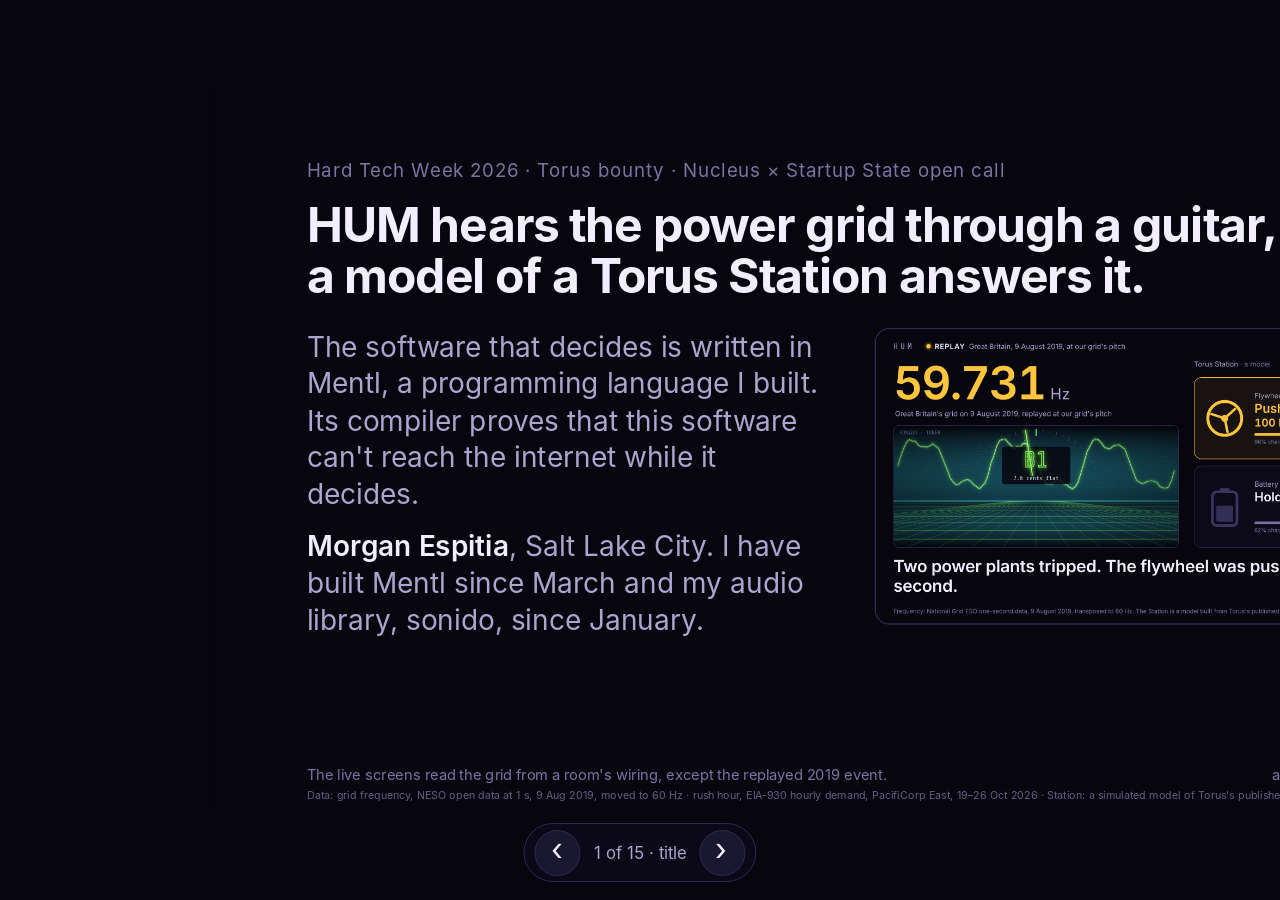
==== index.html @ 92d819d9 "The hosted replay runs the same fifteen-beat show over the bundled recording A viewer steps through " ====
<!doctype html>
<html lang="en">
<head>
<meta charset="utf-8">
<meta name="viewport" content="width=device-width, initial-scale=1">
<title>HUM</title>
<meta name="description" content="The power grid's frequency, heard live through a guitar pickup, and a model of a Torus Station deciding what to do about it.">
<style>
@font-face {
  font-family: "Share Tech Mono";
  src: url("fonts/ShareTechMono.woff2") format("woff2");
  font-display: swap;
}
@font-face { font-family: "Inter"; src: url("fonts/Inter-Regular.woff2") format("woff2"); font-weight: 400; font-display: swap; }
@font-face { font-family: "Inter"; src: url("fonts/Inter-SemiBold.woff2") format("woff2"); font-weight: 600; font-display: swap; }
@font-face { font-family: "Inter"; src: url("fonts/Inter-Bold.woff2") format("woff2"); font-weight: 700; font-display: swap; }
:root {
  --void: #07060E; --panel: #100E21; --panel-hi: #1B1836; --line: #2E2952; --dim: #242042;
  --ink: #F2EEFF; --ink-2: #ABA5CF; --ink-3: #7A74A3;
  --grid: #1C9DB8; --spin: #BC8A24; --pulse: #8E7ADF; --alarm: #E03A6B;
  --mono: "Share Tech Mono", ui-monospace, "DejaVu Sans Mono", monospace;
  --sans: Inter, Cantarell, "Noto Sans", system-ui, sans-serif;
  --halo: 0.35; --stroke: 2;
}
html { font-size: calc(100vw / 120); }   /* 16px at 1920 wide; everything scales with the screen */
* { box-sizing: border-box; }
html, body { margin: 0; height: 100%; background: var(--void); color: var(--ink); overflow: hidden; }
body { font-family: var(--mono); display: grid; grid-template-rows: 3rem 1fr; gap: 1.25rem; padding: 1.25rem 1.5rem 1.5rem; cursor: none; }
body.cursor { cursor: default; }
body.bright { --ink-2: #D9D4F2; --ink-3: #ABA5CF; --line: #4A4480; --halo: 0; --stroke: 3; }
.top { display: flex; align-items: center; justify-content: space-between; gap: 1.5rem; padding: 0 0.25rem; }
.top .name { font-size: 1.5rem; letter-spacing: 0.08em; text-transform: uppercase; }
.top .name small { color: var(--ink-2); text-transform: none; letter-spacing: 0; font-size: 1.25rem; margin-left: 0.5rem; }
.chip { display: inline-flex; align-items: center; gap: 0.6rem; font-size: 1.25rem; color: var(--ink); }
.chip .dot { width: 0.8rem; height: 0.8rem; border-radius: 50%; background: var(--ink); display: inline-block; }
.chip.live .dot { animation: pulse 1s ease-in-out infinite; }
.chip.waiting .dot { background: transparent; border: 2px solid var(--ink-2); }
.chip.replay .dot { background: transparent; border: 2px solid var(--grid); }
.chip.recording .dot { background: var(--spin); }
.chip.reconnecting .dot { background: var(--alarm); animation: pulse 0.5s ease-in-out infinite; }
.chip .label { color: var(--ink-2); }
.chip .clock { color: var(--ink-3); margin-left: 0.5rem; }
@keyframes pulse { 0%, 100% { opacity: 1; } 50% { opacity: 0.25; } }
.buttons { display: flex; gap: 0.75rem; }
button { font-family: var(--mono); font-size: 1.1rem; letter-spacing: 0.06em; text-transform: uppercase; color: var(--ink); background: var(--panel-hi); border: 1px solid var(--line); border-radius: 0.75rem; height: 3rem; padding: 0 1.1rem; cursor: pointer; }
button:hover { border-color: var(--ink-3); }
button.on { border-color: var(--grid); color: var(--grid); }
.grid { display: grid; grid-template-columns: 59.3fr 40.7fr; grid-template-rows: 61fr 39fr; gap: 1.5rem; min-height: 0; }
.panel { background: var(--panel); border: 1px solid var(--line); border-radius: 0.75rem; padding: 1.25rem; display: flex; flex-direction: column; min-height: 0; min-width: 0; position: relative; transition: opacity 0.4s; }
.panel h2 { margin: 0 0 0.5rem; font-size: 1.375rem; font-weight: normal; letter-spacing: 0.08em; text-transform: uppercase; color: var(--ink-2); display: flex; justify-content: space-between; }
.panel h2 .sub { color: var(--ink-3); text-transform: none; letter-spacing: 0; }
.caption { font-family: var(--sans); font-size: 1.25rem; color: var(--ink-2); line-height: 1.35; margin-top: 0.75rem; }
.caption .sim { color: var(--ink-3); }
.foot { font-size: 1.1rem; color: var(--ink-3); letter-spacing: 0.08em; text-transform: uppercase; margin-top: auto; padding-top: 0.5rem; }
canvas { display: block; width: 100%; height: 100%; }
.screen { position: relative; flex: 1; min-height: 0; border-radius: 0.75rem; overflow: hidden; background: var(--void); border: 1px solid var(--line); }
.screen::after { content: ""; position: absolute; inset: 0; pointer-events: none; background: repeating-linear-gradient(0deg, rgba(0,0,0,0.12) 0 1px, transparent 1px 3px), radial-gradient(ellipse at center, transparent 55%, rgba(0,0,0,0.45) 100%); }
body.bright .screen::after { background: none; }
#heartbeat.dark { opacity: 0.4; }
.banner { position: absolute; inset: 0; display: none; align-items: center; justify-content: center; font-size: 3rem; letter-spacing: 0.12em; color: var(--alarm); text-shadow: 0 0 1.5rem rgba(224,58,107,0.5); z-index: 2; }
.banner.show { display: flex; }
/* HEARTBEAT */
.hero { display: flex; align-items: baseline; gap: 1rem; line-height: 1; margin-top: 0.25rem; }
.hero .hz { font-size: 8.75rem; letter-spacing: -0.02em; transition: opacity 0.12s; }
.hero .unit { font-size: 3rem; color: var(--ink-2); }
.hero .note { font-size: 2rem; color: var(--ink-2); margin-left: auto; text-align: right; line-height: 1.2; }
.hero .note b { color: var(--ink); font-weight: normal; font-size: 2.25rem; }
.sub { display: flex; gap: 2.5rem; font-size: 1.5rem; color: var(--ink-2); margin: 0.25rem 0 0.25rem; }
.sub b { color: var(--ink); font-weight: normal; }
.est { display: flex; gap: 2rem; font-size: 1.25rem; color: var(--ink-3); margin-bottom: 0.6rem; }
.est b { color: var(--ink-2); font-weight: normal; }
/* STATION */
.mode { font-size: 2.75rem; letter-spacing: 0.1em; margin: 0.25rem 0 0.5rem; transition: color 0.2s; }
.mode.GRID { color: var(--ink); } .mode.EVENT { color: var(--spin); } .mode.RUSH { color: var(--pulse); } .mode.ISLAND { color: var(--alarm); }
.mode.flash { animation: flash 0.2s ease-out; }
@keyframes flash { 0% { filter: brightness(2); } 100% { filter: brightness(1); } }
.reason { font-family: var(--sans); font-size: 1.75rem; color: var(--ink); line-height: 1.3; margin-top: 0.75rem; min-height: 2.6em; }
.reason::before { content: "“"; color: var(--ink-3); } .reason::after { content: "”"; color: var(--ink-3); }
/* LEDGER */
.tiles { display: grid; grid-template-columns: 1fr 1fr; gap: 1rem 1.5rem; margin-top: 0.5rem; }
.tile .v { font-size: 2.5rem; line-height: 1.1; }
.tile .l { font-size: 1.1rem; color: var(--ink-2); letter-spacing: 0.04em; margin-top: 0.2rem; }
.latency { font-family: var(--sans); font-size: 1.5rem; color: var(--ink); margin-top: 1rem; }
.latency b { font-family: var(--mono); font-weight: normal; }
/* overlays */
.overlay { position: fixed; inset: 0; background: rgba(7,6,14,0.92); display: none; align-items: center; justify-content: center; z-index: 10; }
.overlay.show { display: flex; }
.card { background: var(--panel); border: 1px solid var(--line); border-radius: 0.75rem; padding: 2rem 2.5rem; width: 82vw; max-height: 86vh; overflow: auto; }
.card h2 { margin: 0 0 1.25rem; font-size: 1.75rem; font-weight: normal; letter-spacing: 0.08em; text-transform: uppercase; color: var(--ink-2); display: flex; justify-content: space-between; align-items: baseline; }
.card h2 .tag { font-size: 1.25rem; color: var(--ink); border: 1px solid var(--ink-3); border-radius: 0.5rem; padding: 0.2rem 0.6rem; }
.cols { display: grid; grid-template-columns: 1fr 1fr; gap: 2rem; }
.cols h3 { font-size: 1.5rem; font-weight: normal; letter-spacing: 0.08em; margin: 0 0 1rem; color: var(--ink-2); }
.cols ul { list-style: none; margin: 0; padding: 0; font-family: var(--sans); font-size: 1.6rem; line-height: 1.5; }
.cols li { display: flex; gap: 0.9rem; align-items: baseline; }
.cols li .g { font-family: var(--mono); color: var(--ink); width: 1.5rem; }
.cols li .g.no { color: var(--alarm); }
pre { font-family: var(--mono); font-size: 1.15rem; color: var(--ink-2); white-space: pre-wrap; line-height: 1.45; margin: 1.5rem 0 0; }
pre b { color: var(--ink); font-weight: normal; }
pre .hi { color: var(--alarm); }
.path { display: flex; align-items: center; gap: 1rem; margin: 1.5rem 0; }
.path .node { border: 2px solid var(--alarm); color: var(--ink); border-radius: 0.6rem; padding: 0.6rem 1.2rem; font-size: 1.6rem; }
.path .arrow { color: var(--alarm); font-size: 2rem; }
.path .note { font-family: var(--sans); color: var(--ink-2); font-size: 1.3rem; margin-left: 1rem; }
table { border-collapse: collapse; width: 100%; font-size: 1.1rem; }
th, td { text-align: right; padding: 0.3rem 0.6rem; border-bottom: 1px solid var(--line); color: var(--ink-2); }
th { color: var(--ink-3); font-weight: normal; letter-spacing: 0.06em; }
td.mode { font-size: 1.1rem; letter-spacing: 0; margin: 0; }
.help { position: fixed; left: 1.5rem; bottom: 0.5rem; font-size: 0.95rem; color: var(--ink-3); letter-spacing: 0.06em; opacity: 0.7; }
@media (prefers-reduced-motion: reduce) { .chip .dot, .mode.flash { animation: none; } }
/* THE STAGE: what the room sees. One 1920 by 1080 frame, scaled to the screen.
   A screen taller than it is wide, such as a phone held upright, gets a 1080 by
   1920 frame with the same parts stacked (the .tall rules below).
   Colors are sonido's: green #3DFF9A, amber #FFC53D, violet #A27BFF, red #FF2D55. */
#stage { position: fixed; inset: 0; background: var(--void); z-index: 5; overflow: hidden; font-family: var(--sans); color: var(--ink); }
body.dash #stage { display: none; }
body:not(.dash) .help { display: none; }
#stageInner { position: absolute; left: 0; top: 0; width: 1920px; height: 1080px; transform-origin: 0 0; }
.st-top { position: absolute; left: 64px; right: 64px; top: 34px; height: 56px; display: flex; align-items: center; gap: 44px; }
.st-brand { font-family: var(--mono); font-size: 30px; letter-spacing: 0.32em; color: var(--ink-2); }
.st-chip { display: flex; align-items: center; gap: 14px; font-size: 26px; color: var(--ink-2); }
.st-chip .dot { width: 16px; height: 16px; border-radius: 50%; background: var(--ink-3); flex: none; }
.st-chip b { color: var(--ink); font-weight: 600; letter-spacing: 0.08em; }
.st-chip.live .dot { background: #3DFF9A; box-shadow: 0 0 14px #3DFF9A; animation: pulse 1.2s ease-in-out infinite; }
.st-chip.replay .dot { background: #FFC53D; box-shadow: 0 0 14px #FFC53D; }
.st-chip.cut .dot { background: #FF2D55; box-shadow: 0 0 14px #FF2D55; }
.st-chip.rec .dot { background: transparent; border: 3px solid var(--ink-2); }
.st-step { margin-left: auto; font-size: 28px; font-weight: 600; color: var(--ink); white-space: nowrap; overflow: hidden; text-overflow: ellipsis; min-width: 0; }
.st-step:empty + .st-clock { margin-left: auto; }
.st-clock { font-size: 26px; font-weight: 600; letter-spacing: 0.06em; color: #A27BFF; border: 2px solid #A27BFF; border-radius: 12px; padding: 6px 18px; }
.st-left { position: absolute; left: 64px; top: 112px; width: 1048px; height: 690px; }
.st-hz { font-size: 168px; font-weight: 600; letter-spacing: -0.03em; line-height: 1; font-variant-numeric: tabular-nums; height: 168px; white-space: nowrap; }
.st-hz small { font-size: 56px; font-weight: 400; color: var(--ink-2); margin-left: 18px; letter-spacing: 0; }
.st-hz.off { color: #FFC53D; text-shadow: 0 0 40px rgba(255,197,61,0.55); }
/* The screen's edge glows with what the grid is doing: amber while it falls and the flywheel pushes, violet at rush hour, red when it goes dark. Only opacity animates, so it stays smooth. */
#stage::after { content: ""; position: absolute; inset: 0; pointer-events: none; opacity: 0; transition: opacity .35s; z-index: 6; }
#stage.ev::after { box-shadow: inset 0 0 180px 40px rgba(255,197,61,0.55); opacity: 1; animation: evpulse 0.8s ease-in-out infinite alternate; }
#stage.rushing::after { box-shadow: inset 0 0 160px 30px rgba(162,123,255,0.45); opacity: 1; }
#stage.dark::after { box-shadow: inset 0 0 260px 80px rgba(255,45,85,0.40); opacity: 1; }
#stage.dark .st-left { opacity: 0.45; transition: opacity .4s; }
@keyframes evpulse { from { opacity: 0.45; } to { opacity: 1; } }
#stage.ev .st-hz { animation: jolt 0.09s linear 6; }
@keyframes jolt { 0% { transform: translate(0,0); } 25% { transform: translate(-6px,3px); } 50% { transform: translate(5px,-3px); } 75% { transform: translate(-3px,-2px); } 100% { transform: translate(0,0); } }
#stage.ev .st-tuner { border-color: #FFC53D; }
.st-unit.spin.on, .st-unit.pulse.on { box-shadow: 0 0 60px rgba(255,197,61,0.30); }
.st-unit.pulse.on { box-shadow: 0 0 60px rgba(162,123,255,0.35); }
.st-hz.quiet { color: var(--ink-3); font-size: 120px; line-height: 168px; }
.st-cap { font-size: 26px; color: var(--ink-2); margin: 14px 0 0 6px; }
.st-tuner { position: absolute; left: 0; right: 0; top: 240px; bottom: 0; border-radius: 20px; overflow: hidden; border: 2px solid var(--line); background: var(--void); }
.st-right { position: absolute; left: 1168px; top: 112px; width: 688px; height: 690px; display: flex; flex-direction: column; gap: 24px; }
.st-title { font-size: 26px; color: var(--ink-2); height: 40px; } .st-title span { color: var(--ink-3); }
.st-unit { flex: 1; display: grid; grid-template-columns: 150px 1fr; gap: 34px; align-items: center; padding: 26px 36px; border: 2px solid var(--line); border-radius: 28px; background: #0C0A19; transition: border-color .3s, background .3s; min-height: 0; }
.st-unit svg { width: 150px; height: 150px; color: #3A3560; transition: color .3s; }
.st-unit .name { font-size: 26px; color: var(--ink-2); }
.st-unit .state { font-size: 46px; font-weight: 600; line-height: 1.12; margin: 6px 0 4px; }
.st-unit .kw { font-size: 40px; font-weight: 600; line-height: 1.1; min-height: 44px; margin-bottom: 16px; font-variant-numeric: tabular-nums; }
.st-unit.spin.on .kw { color: #FFC53D; } .st-unit.pulse.on .kw { color: #A27BFF; }
.st-unit .charge { height: 10px; border-radius: 5px; background: #1B1836; overflow: hidden; }
.st-unit .charge i { display: block; height: 100%; width: 0; background: var(--ink-3); transition: width .5s; }
.st-unit .pct { font-size: 20px; color: var(--ink-3); margin-top: 10px; }
.st-unit.spin.on { border-color: #FFC53D; background: rgba(255,197,61,0.07); }
.st-unit.spin.on svg, .st-unit.spin.on .state { color: #FFC53D; } .st-unit.spin.on .charge i { background: #FFC53D; }
.st-unit.spin.on svg .rotor { animation: rotor 0.5s linear infinite; }
.st-unit.pulse.on { border-color: #A27BFF; background: rgba(162,123,255,0.08); }
.st-unit.pulse.on svg, .st-unit.pulse.on .state { color: #A27BFF; } .st-unit.pulse.on .charge i { background: #A27BFF; }
.st-unit svg .rotor { transform-origin: 75px 75px; }
@keyframes rotor { to { transform: rotate(360deg); } }
.st-head { position: absolute; left: 64px; right: 64px; top: 834px; font-size: 62px; font-weight: 600; line-height: 1.16; letter-spacing: -0.01em; }
.st-head.cut { color: #FF6B86; }
/* In the show, the live screen also carries its story in writing, so it reads without the presenter. */
.st-words { position: absolute; left: 64px; right: 64px; top: 834px; }
.st-words .st-head { position: static; }
.st-story { font-size: 30px; line-height: 1.32; color: var(--ink-2); margin-top: 12px; }
.st-story:empty { display: none; }
#stage.timing .st-left, #stage.timing .st-right { height: 652px; }
#stage.timing .st-words { top: 786px; }
#stage.timing .st-head { font-size: 46px; }
#stage.tall .st-words { left: 56px; right: 56px; top: 980px; }
.st-note { position: absolute; left: 64px; right: 64px; bottom: 32px; font-size: 22px; color: var(--ink-3); }
/* Held upright: the number and the tuner on top, then the sentence, then the Station. */
#stage.tall #stageInner { width: 1080px; height: 1920px; }
#stage.tall .st-top { left: 56px; right: 56px; top: 36px; height: auto; flex-wrap: wrap; gap: 18px 36px; }
#stage.tall .st-brand, #stage.tall .st-clock { height: 52px; display: flex; align-items: center; }
#stage.tall .st-chip { order: 3; flex-basis: 100%; font-size: 30px; }
#stage.tall .st-left { left: 56px; top: 176px; width: 968px; height: 770px; }
#stage.tall .st-cap { font-size: 30px; }
#stage.tall .st-head { left: 56px; right: 56px; top: 980px; font-size: 60px; }
#stage.tall .st-right { left: 56px; top: 1214px; width: 968px; height: 600px; gap: 20px; }
#stage.tall .st-unit { grid-template-columns: 132px 1fr; padding: 20px 36px; }
#stage.tall .st-unit svg { width: 132px; height: 132px; }
#stage.tall .st-unit .name { font-size: 30px; }
#stage.tall .st-unit .kw { margin-bottom: 12px; }
#stage.tall .st-unit .pct { font-size: 24px; }
#stage.tall .st-note { left: 56px; right: 56px; bottom: 36px; font-size: 24px; }
/* the plain cards: proven, refused, thank you */
.ov2 { position: fixed; inset: 0; background: rgba(7,6,14,0.95); display: none; align-items: center; justify-content: center; z-index: 10; font-family: var(--sans); }
.ov2.show { display: flex; }
.scard { width: 80vw; border: 0.2vw solid #3DFF9A; border-radius: 2.2vw; padding: 4vw 5vw; background: #0B0A16; }
.scard.no { border-color: #FF2D55; }
.scard.plain { border-color: var(--line); }
.scard .mark { font-size: 4.6vw; font-weight: 700; line-height: 1; color: #3DFF9A; }
.scard.no .mark { color: #FF2D55; }
.scard h1 { font-size: 4.4vw; font-weight: 700; letter-spacing: -0.02em; line-height: 1.06; margin: 1.6vw 0 1.4vw; }
.scard p { font-size: 1.9vw; line-height: 1.38; color: var(--ink-2); margin: 0 0 0.8vw; max-width: 66vw; }
.scard code { display: block; font-family: var(--mono); font-size: 2vw; color: var(--ink); background: #1A0C14; border: 0.15vw solid #FF2D55; border-radius: 1vw; padding: 1.2vw 1.8vw; margin: 1.4vw 0 1.6vw; }
.scard p.src { font-size: 1vw; color: var(--ink-3); margin: 1.6vw 0 0; font-family: var(--mono); }
.scard pre { font-size: 0.9vw; max-height: 22vh; overflow: auto; }
.scard .qrrow { display: flex; gap: 3.4vw; align-items: center; margin-top: 1vw; }
.scard .qr { width: 17vw; height: 17vw; border-radius: 1vw; background: #fff; padding: 0.6vw; }
.scard .url { font-family: var(--mono); color: var(--ink); font-size: 2.4vw; }
/* The presenter's timer and beat count, shown only while a pitch flow is selected (keys 1 and 2). */
.st-timer { position: absolute; right: 64px; bottom: 32px; font-family: var(--mono); font-size: 22px; color: var(--ink-3); display: none; }
#stage.timing .st-note { right: 300px; }
#stage.tall .st-timer { display: none !important; }
/* The hosted replay's tour: a bar over everything, so it stays reachable while a card is up and on a phone. */
.tour { position: fixed; left: 50%; bottom: 2vh; transform: translateX(-50%); display: none; align-items: center; gap: 1vw; padding: 0.6vh 0.8vw 0.6vh 0.8vw; background: rgba(12,10,25,0.94); border: 1px solid var(--line); border-radius: 999px; z-index: 11; font-family: var(--sans); color: var(--ink-2); font-size: clamp(14px, 1.3vw, 24px); white-space: nowrap; }
.tour.show { display: flex; }
.tour button { font: inherit; font-size: clamp(26px, 2.4vw, 42px); line-height: 1; width: clamp(44px, 3.6vw, 64px); height: clamp(44px, 3.6vw, 64px); border-radius: 50%; border: 1px solid var(--line); background: #1A1730; color: var(--ink); cursor: pointer; padding: 0 0 0.2em; }
.tour button:hover { background: #262245; }
#stage.touring .st-note { bottom: 100px; }
#stage.touring.timing .st-left, #stage.touring.timing .st-right { height: 630px; }
#stage.touring.timing .st-words { top: 764px; }
#stage.touring .st-timer { display: none !important; }
#stage.tall.timing .st-words { top: 960px; }
#stage.tall.timing .st-head { font-size: 44px; }
#stage.tall .st-story { font-size: 24px; }
#stage.tall.timing .st-left { height: 770px; }
#stage.tall.timing .st-right { height: 600px; }
.tour.corner { left: auto; right: 1vw; bottom: 1.2vh; transform: none; padding: 0.3vh 0.4vw; gap: 0.4vw; opacity: 0.55; }
.tour.corner:hover { opacity: 1; }
.tour.corner button { width: clamp(34px, 2.4vw, 46px); height: clamp(34px, 2.4vw, 46px); font-size: clamp(22px, 1.7vw, 32px); }
.tour.corner #tourText { display: none; }
#stage.timing .st-timer { right: 200px; }
#stage.timing .st-note { right: 440px; }
#stage.tall.touring .st-note { bottom: 36px; }
/* The Nucleus slides, shown over the stage in a frame; the deck's own script scales them to the window. */
#ovDeck { background: var(--void); }
#ovDeck iframe { position: absolute; inset: 0; width: 100%; height: 100%; border: 0; pointer-events: none; }
</style>
</head>
<body>
<div class="top">
  <div class="name">HUM <small>· the grid, heard</small></div>
  <div class="chip waiting" id="chip"><span class="dot"></span><span id="chipText">WAITING</span><span class="label" id="chipLabel">no signal yet</span><span class="clock" id="clock"></span></div>
  <div class="buttons">
    <button id="btnReplay" title="E">Replay event</button>
    <button id="btnIsland" title="I">Island</button>
    <button id="btnSound" title="S">Sound</button>
  </div>
</div>
<div class="grid">
  <section class="panel" id="heartbeat">
    <h2>Heartbeat <span class="sub" id="harmonic"></span></h2>
    <div class="hero"><span class="hz" id="hz">——.———</span><span class="unit">Hz</span><span class="note" id="note"></span></div>
    <div class="sub"><span id="rocof">listening</span><span id="thd"></span></div>
    <div class="est"><span>crossings <b id="eCross">—</b></span><span>spectrum <b id="eStft">—</b></span></div>
    <div class="screen"><canvas id="cHeart"></canvas><div class="banner" id="banner">GRID DARK · ISLANDED</div></div>
    <div class="caption" id="capHeart">The Western Interconnection, measured from this room's wiring through a guitar pickup.</div>
  </section>
  <section class="panel" id="station">
    <h2>Station <span class="sub">two bands</span></h2>
    <div class="mode GRID" id="mode">GRID</div>
    <div class="screen" style="border:none;background:transparent"><canvas id="cStation"></canvas></div>
    <div class="reason" id="reason">listening</div>
    <div class="caption"><span class="sim" id="stationLabel">Spin, a flywheel, handles fast changes; Pulse, a battery, carries load for hours. Modeled from Torus's published figures: 100 kW of Spin for six minutes, 300 kW of Pulse for four hours. Simulated.</span></div>
    <div class="foot">Spin · Pulse · Lasso</div>
  </section>
  <section class="panel" id="rush">
    <h2>Rush hour <span class="sub">PacifiCorp East · today and tomorrow</span></h2>
    <div class="screen" style="border:none;background:transparent"><canvas id="cRush"></canvas></div>
    <div class="caption" id="capRush">EIA-930 hourly, no key.</div>
  </section>
  <section class="panel" id="ledger">
    <h2>Ledger <span class="sub">since the page opened</span></h2>
    <div class="tiles">
      <div class="tile"><div class="v" id="lEvents">0</div><div class="l">events caught</div></div>
      <div class="tile"><div class="v" id="lMoved">0 kWh</div><div class="l">moved off the rush hour</div></div>
      <div class="tile"><div class="v" id="lSpin">0.00</div><div class="l">Spin cycles spent</div></div>
      <div class="tile"><div class="v" id="lSaved">0.000</div><div class="l">Pulse cycles saved</div></div>
    </div>
    <div class="latency" id="latency">No event yet.</div>
  </section>
</div>

<div class="overlay" id="ovCert"><div class="card">
  <h2>What the program that decides can and cannot do <span class="tag" id="certTag">PROVEN · mentl why</span></h2>
  <div class="cols">
    <div><h3>CAN</h3><ul>
      <li><span class="g">✓</span> act on each reading it is given</li>
      <li><span class="g">✓</span> write a command for Spin and for Pulse</li>
      <li><span class="g">✓</span> keep its own state of charge and timers between readings</li>
    </ul></div>
    <div><h3>CANNOT</h3><ul>
      <li><span class="g no">⊘</span> reach the network while deciding</li>
      <li><span class="g no">⊘</span> touch the filesystem while deciding</li>
      <li><span class="g no">⊘</span> make any call outside the program while deciding: no socket, no file, no clock</li>
      <li><span class="g no">⊘</span> allocate memory while deciding</li>
      <li><span class="g no">⊘</span> stop with an error while deciding</li>
      <li><span class="g no">⊘</span> ask Spin for more than 100 kW, or Pulse for more than 300 kW</li>
      <li><span class="g no">⊘</span> accept a frequency outside 55 to 65 Hz as real</li>
    </ul></div>
  </div>
  <pre id="certWhy">$ mentl why examples/grid/station.mn decide Network
<b>decide never uses Network: nothing in decide, and nothing it calls, performs an operation of Network</b>
$ mentl why examples/grid/station.mn decide WASI
<b>decide never uses WASI: nothing in decide, and nothing it calls, performs an operation of WASI</b></pre>
  <pre id="certRaw" style="display:none"></pre>
  <div class="caption">The compiler proves these through every call the program makes. <code>mentl check</code> finds no claim in this controller that it could not prove. <span class="sim">Press A for the compiler's own words.</span></div>
</div></div>

<div class="overlay" id="ovRefuse"><div class="card">
  <h2>The same program, with one price lookup added inside the decision <span class="tag" style="border-color:var(--alarm);color:var(--alarm)">REFUSED</span></h2>
  <pre id="leakSrc"><b>fn</b> decide(valid, hz: Int, rocof, level, hour, rush, clean) <b>with</b> !Alloc + !Network + !Filesystem + !WASI + !Trap = {
  ...
  <span class="hi">let price = price_m("https://api.eia.gov/v2/electricity/rto/region-data/…")</span>
  let pulse_ask = if rush == 1 { <span class="hi">if price > 50000 { 300000 } else { 200000 }</span> } else { … }
  ...
}</pre>
  <div class="path"><span class="node">decide</span><span class="arrow">→</span><span class="node">price_m</span><span class="arrow">→</span><span class="node">fetch_param</span><span class="arrow">→</span><span class="node">Network</span><span class="note">the path from the decision to the network, one call at a time</span></div>
  <pre id="refuseRaw" style="display:none">E_EffectMismatch: decide uses Network: decide calls `price_m` → price_m calls `fetch_param` → `fetch_param` is an operation of Network.</pre>
  <div class="caption">The compiler refuses to build the program and names the line that broke the rule. The price belongs in the hour's plan, read before the fast decision runs. A lookup inside the decision is the bug. <span class="sim">Press A for the compiler's own words.</span></div>
</div></div>

<div class="overlay" id="ovGate"><div class="card">
  <h2>Code proposed through the gate <span class="tag">mentl mcp</span></h2>
  <pre id="gateRaw">capture pending</pre>
  <div class="caption">An agent that writes control code proposes it here. The gate answers PROVEN, or REFUSED with the line that broke a rule, and refused code is never built.</div>
</div></div>

<div class="overlay" id="ovTable"><div class="card">
  <h2>The last twenty readings and decisions <span class="tag">RAW</span></h2>
  <table id="tbl"><thead><tr><th>time</th><th>hz fast</th><th>hz</th><th>spectrum</th><th>fall Hz/s</th><th>level dB</th><th>h</th><th>rush</th><th>mode</th><th>Spin W</th><th>Pulse W</th><th>Spin</th><th>Pulse</th></tr></thead><tbody></tbody></table>
</div></div>

<div class="overlay" id="ovMesh"><div class="card" style="height:86vh;display:flex;flex-direction:column">
  <h2>Mesh <span class="tag" style="border-color:var(--ink-3);color:var(--ink-3)">SIMULATED</span></h2>
  <div class="screen" style="flex:1"><canvas id="cMesh"></canvas></div>
  <div class="caption">Two Stations that share GPS time can measure the phase <b>angle</b> between them, which tracks the power flowing on the line between them, and an event's wave reaches one Station before the other. FNET has measured this from wall outlets since 2004. <span class="sim">Simulated from the day's shape and the replayed event.</span></div>
</div></div>

<div id="stage"><div id="stageInner">
  <div class="st-top">
    <div class="st-brand">HUM</div>
    <div class="st-chip" id="stChip"><span class="dot"></span><b id="stChipWord">WAITING</b><span id="stChipLabel">for a signal</span></div>
    <div class="st-step" id="stStep"></div>
    <div class="st-clock" id="stClock" style="display:none"></div>
  </div>
  <div class="st-left">
    <div class="st-hz quiet" id="stHz">listening</div>
    <div class="st-cap" id="stHzCap">the frequency of the whole Western grid, read in this room</div>
    <div class="st-tuner"><canvas id="cTuner"></canvas></div>
  </div>
  <div class="st-right">
    <div class="st-title">Torus Station <span>· a model</span></div>
    <div class="st-unit spin" id="stSpin">
      <svg viewBox="0 0 150 150" aria-hidden="true"><circle cx="75" cy="75" r="62" fill="none" stroke="currentColor" stroke-width="11"/><g class="rotor"><circle cx="75" cy="75" r="13" fill="currentColor"/><line x1="75" y1="75" x2="75" y2="24" stroke="currentColor" stroke-width="9" stroke-linecap="round"/><line x1="75" y1="75" x2="119" y2="100" stroke="currentColor" stroke-width="9" stroke-linecap="round"/><line x1="75" y1="75" x2="31" y2="100" stroke="currentColor" stroke-width="9" stroke-linecap="round"/></g></svg>
      <div><div class="name">Flywheel · Spin</div><div class="state">Ready</div><div class="kw"></div><div class="charge"><i></i></div><div class="pct"></div></div>
    </div>
    <div class="st-unit pulse" id="stPulse">
      <svg viewBox="0 0 150 150" aria-hidden="true"><rect x="57" y="6" width="36" height="14" rx="4" fill="currentColor"/><rect x="30" y="20" width="90" height="124" rx="16" fill="none" stroke="currentColor" stroke-width="10"/><rect class="level" x="44" y="34" width="62" height="96" rx="6" fill="currentColor" opacity="0.85"/></svg>
      <div><div class="name">Battery · Pulse</div><div class="state">Holding</div><div class="kw"></div><div class="charge"><i></i></div><div class="pct"></div></div>
    </div>
  </div>
  <div class="st-words"><div class="st-head" id="stHead">Listening for the grid.</div><div class="st-story" id="stStory"></div></div>
  <div class="st-note" id="stNote">The Station is a model built from Torus's published figures. Simulated.</div>
  <div class="st-timer" id="stTimer"></div>
</div></div>

<div class="ov2" id="ovProof"><div class="scard">
  <div class="mark">✓ Proven</div>
  <h1>This software can't reach the internet while it decides.</h1>
  <p>Every decision you just watched was made by software written in Mentl, a language I built. Its compiler checks every function the decision calls, and proves the decision can't reach the internet, a file or the clock, and never allocates memory. The decision itself can't send anything out or take instructions from outside, whatever is added to it later.</p>
  <p class="src">Checked by Mentl's compiler: mentl check examples/grid/station.mn</p>
  <pre id="proofRaw" hidden></pre>
</div></div>

<div class="ov2" id="ovRefused"><div class="scard no">
  <div class="mark">✕ Refused</div>
  <h1>One line broke the rule.</h1>
  <code>let price = price_m("https://api.eia.gov/…")</code>
  <p>Say an AI assistant adds one line to the decision that checks electricity prices online. The decision is marked as never reaching the internet, so the compiler refuses to build the program, and its error names the path the price lookup took.</p>
  <p class="src">The compiler's own output: mentl check examples/grid/station-leak.mn</p>
  <pre id="refusedRaw" hidden></pre>
</div></div>

<div class="ov2" id="ovThanks"><div class="scard plain">
  <h1>Thank you, Torus.</h1>
  <div class="qrrow"><img class="qr" src="pitch/img/qr-hum.png" alt="QR code for ampactor.dev/hum">
    <div><p>Replay this demo on your phone.</p><p class="url">ampactor.dev/hum</p><p>sonofagoose@pm.me<br>github.com/ampactor-labs/hum</p></div>
  </div>
</div></div>

<div class="ov2" id="ovDeck"><iframe id="deckFrame" title="The Nucleus slides"></iframe></div>

<div class="tour" id="tour"><button id="tourPrev" title="The previous step">‹</button><span id="tourText"></span><button id="tourNext" title="The next step">›</button></div>

<div class="help">Space, → or footswitch 1: next · ←  or footswitch 2: back · 0 the title · D stage · H tomorrow's noon · E replay · I island · P proven · R refused · K thank you · A compiler text · G gate · T table · M mesh · S sound · B bright room · 0 reset · Esc close</div>

<script>
(() => {
const $ = id => document.getElementById(id);
const css = n => getComputedStyle(document.documentElement).getPropertyValue(n).trim();
const NOMINAL = 60.0, B1 = 61.7354, DEADBAND = 0.036;
const params = new URLSearchParams(location.search);
const sessionFile = params.get("session");
let state = null, lastGood = 0, lastFetch = 0, connected = false;
let modeShown = "GRID", recent = [], islandOn = false, hourOn = false;
let heroShown = null, heroAt = 0;

// ---------- data: live polling or playback of a recorded session ----------
async function poll() {
  try {
    const r = await fetch("/state.json?ts=" + Date.now(), { cache: "no-store" });
    if (!r.ok) throw new Error(r.status);
    state = await r.json();
    lastGood = performance.now();
    connected = !!state.connected;
  } catch (e) {
    connected = false;
  }
  lastFetch = performance.now();
  onState();
}
async function startLive() {
  // With no director answering, a bundled session plays instead: the hosted copy.
  try {
    const r = await fetch("/state.json?ts=" + Date.now(), { cache: "no-store" });
    if (!r.ok) throw new Error(r.status);
    const s = await r.json();
    // A state older than ten seconds is a file left behind, not a director.
    if (!s.now || !s.now.t || Date.now() / 1000 - s.now.t > 10) throw new Error("stale");
  } catch (e) {
    try {
      const d = await fetch("sessions/default.ndjson", { method: "HEAD", cache: "no-store" });
      if (d.ok) { startPlayback("sessions/default.ndjson"); return; }
    } catch (e2) {}
  }
  poll(); setInterval(poll, 250);
  startShow();
}

async function startPlayback(path) {
  const r = await fetch(path, { cache: "no-store" });
  const lines = (await r.text()).split("\n").filter(l => l.trim());
  const rows = lines.map(l => JSON.parse(l));
  const speed = parseFloat(params.get("speed") || "1");
  // The recording carries each line's measured latency (`ms`) and the learner's reading (`learned`); nothing is assumed.
  const built = { trace_fast: [], trace: [], station_trace: [], ledger: { events: 0, kwh_moved: 0, spin_cycles: 0, pulse_cycles_saved: 0 }, latency_ms: null, learned: {}, pace: null, station: {} };
  try { built.pace = (await (await fetch("data/pace.json", { cache: "no-store" })).json()); } catch (e) {}
  if (built.pace) { built.pace = { today: built.pace.today, tomorrow: built.pace.tomorrow, window: built.pace.window, forecast_source: built.pace.forecast_source, as_of_local: built.pace.as_of_local, demand_today: (built.pace.for_today||{}).demand, forecast_today: (built.pace.for_today||{}).forecast, forecast_tomorrow: (built.pace.for_tomorrow||{}).forecast, shape: built.pace.shape, clean: built.pace.clean_mean, charge_hours: [] }; }
  let i = 0, lastMode = "GRID", t0 = performance.now(), base = rows.length ? rows[0].ear.t : 0, timer = null;
  const label = params.get("label") || (path.endsWith("default.ndjson") ? "a recorded run of the demo" : path.replace(/^.*\//, ""));
  function fresh() {
    lastMode = "GRID";
    built.trace_fast = []; built.trace = []; built.station_trace = []; built.latency_ms = null;
    built.ledger = { events: 0, kwh_moved: 0, spin_cycles: 0, pulse_cycles_saved: 0 };
  }
  // At the end the session starts over, so the hosted copy never stops on a still frame.
  function again() { i = 0; t0 = performance.now(); fresh(); step(); }
  // The tour jumps the recording to a chapter's start, in seconds from its first line. The chapters' moments come from the recording itself: the first line with the clock set, the first of the replay, and the first of the silence.
  const at = pred => { const k = rows.findIndex(pred); return k < 0 ? null : rows[k].ear.t - base; };
  const rushAt = at(r => r.ear.hour_set != null), replayAt = at(r => r.ear.source === "replay"), darkAt = at(r => r.ear.source === "silence");
  chapterAt = { "live": 1.0, "rush hour": rushAt != null ? rushAt + 1.0 : null, "replay": replayAt != null ? replayAt + 2.0 : null, "dark": darkAt != null ? darkAt - 1.0 : null };
  tour = { seek(sec) { clearTimeout(timer); i = Math.max(0, rows.findIndex(r => r.ear.t - base >= sec)); t0 = performance.now() - sec / speed * 1000; fresh(); step(); } };
  $("stage").classList.add("touring", "timing"); $("tour").classList.add("show"); tourGo(0);
  function step() {
    const elapsed = (performance.now() - t0) / 1000 * speed;
    while (i < rows.length && rows[i].ear.t - base <= elapsed) {
      const row = rows[i++];
      const { ear, station } = row;
      const now = Object.assign({}, ear, station || {});
      if (row.learned != null) built.learned = { hz: row.learned };
      if (station) {
        if (station.mode === "EVENT" && lastMode !== "EVENT") { built.ledger.events++; if (row.ms != null) built.latency_ms = row.ms; }
        lastMode = station.mode;
        if (station.pulse_w > 0 && ear.rush) built.ledger.kwh_moved += station.pulse_w * 0.05 / 3600 / 1000;
        if (station.spin_w > 0) { const kwh = station.spin_w * 0.05 / 3600 / 1000; built.ledger.spin_cycles += kwh / 10; built.ledger.pulse_cycles_saved += kwh / 1200; }
      }
      built.trace_fast.push([ear.t, ear.hz_fast]); if (built.trace_fast.length > 1200) built.trace_fast.shift();
      if (i % 10 === 0) { built.trace.push([ear.t, ear.hz]); built.station_trace.push([ear.t, station ? station.spin_w : 0, station ? station.pulse_w : 0, station ? station.mode : "GRID"]); if (built.trace.length > 1200) { built.trace.shift(); built.station_trace.shift(); } }
      state = Object.assign({}, built, { now, playback: true, source: ear.source === "silence" ? "silence" : "recording", source_label: label, connected: true, offset_mhz: ear.offset_mhz || 0, clock: new Date(ear.t * 1000).toLocaleTimeString("en-US", { hour12: false, timeZone: "America/Denver" }) + " MDT" });
      connected = true; lastGood = performance.now();
    }
    onState();
    tourFollow(elapsed);
    timer = setTimeout(i < rows.length ? step : again, i < rows.length ? 50 : 4000);
  }
  step();
}

// ---------- the hosted replay's tour ----------
// With no director, the page plays the bundled recording and a viewer steps
// through the same show the presenter gives, with the arrows on screen or on
// the keyboard. A live screen's beat jumps the recording to its moment, and
// while the recording plays on, the counter follows it from one live screen
// to the next. The slides and cards stay until the viewer moves on.
let tour = null, chapter = 0, chapterAt = {};
// What a live screen says when it is a recording, not this room.
const recorded = {
  "live": ["The grid's note: in this recording, a synthesized stand-in",
    "In the room, a guitar pickup rests on a power adapter, which hums at the grid's frequency, and sonido measures it. This recording uses a synthesized 60 Hz hum in its place. At 60 Hz the tuner reads the note B, in tune. If the grid ran short of power, the number would fall."],
};
function tourShow(n) { $("tourText").textContent = (n + 1) + " of " + show.length + " · " + show[n][0]; }
function tourText(n) {
  const [name, , line, , story] = show[n], r = recorded[name] || [line, story];
  $("stStep").textContent = r[0] || ""; $("stStory").textContent = r[1] || "";
}
function tourGo(n) {
  if (!tour) return;
  chapter = (n + show.length) % show.length;
  const [name, view] = show[chapter];
  closeAll();
  if (typeof view === "number") slide(view); else if (view) showCard(view); else if (chapterAt[name] != null) tour.seek(chapterAt[name]);
  tourText(chapter); tourShow(chapter);
}
function tourFollow(elapsed) {
  if (show[chapter][1] != null) return;
  // When the recording starts over, the counter returns to the first live screen.
  let n = show.findIndex(b => b[0] === "live");
  show.forEach((b, k) => { const at = chapterAt[b[0]]; if (b[1] == null && at != null && elapsed >= at) n = k; });
  if (n !== chapter) { chapter = n; tourText(n); tourShow(n); }
}
$("tourPrev").onclick = () => tour ? tourGo(chapter - 1) : runBeat(beat - 1); $("tourNext").onclick = () => tour ? tourGo(chapter + 1) : runBeat(beat + 1);

// ---------- the chip ----------
function setChip(kind, text, label) {
  const chip = $("chip"); chip.className = "chip " + kind; $("chipText").textContent = text; $("chipLabel").textContent = label || "";
}
function updateChip() {
  if (!state) { setChip("waiting", "WAITING", "no signal yet"); return; }
  if (!connected && performance.now() - lastGood > 1500) { setChip("reconnecting", "RECONNECTING", state.source_label || ""); return; }
  const s = state.source;
  const map = { live: ["live", "● LIVE"], pedal: ["live", "● PEDAL"], wav: ["recording", "▶ RECORDING"], recording: ["recording", "▶ RECORDING"], replay: ["replay", "⟲ REPLAY"], silence: ["waiting", "○ SILENCE"], sample: ["replay", "⟲ SAMPLE"] };
  const [kind, text] = map[s] || ["waiting", "○ " + s];
  if (state.now && state.now.hz == null && s !== "silence") { setChip("waiting", "○ WAITING", "no hum yet · " + (state.source_label || "")); return; }
  setChip(kind, text.replace(/^[●▶⟲○] /, ""), state.source_label || "");
  const hs = state.now && state.now.hour_set;
  $("clock").textContent = hs != null ? hhmm(hs) + " MDT tomorrow · clock set" : (state.clock || "");
}

// ---------- numbers ----------
function fmt(v, d) { return v == null ? "—" : Number(v).toFixed(d); }
// The grid as a note: the nearest equal-tempered pitch and the cents from it.
// Sixty hertz sits 49 cents under B1; the 2019 event falls to A♯1.
const NAMES = ["C", "C♯", "D", "D♯", "E", "F", "F♯", "G", "G♯", "A", "A♯", "B"];
function noteOf(hz) {
  const n = Math.round(12 * Math.log2(hz / 440));
  const ref = 440 * Math.pow(2, n / 12);
  const idx = ((n + 9) % 12 + 12) % 12, octave = Math.floor((n + 9) / 12) + 4;
  return { name: NAMES[idx] + octave, cents: 1200 * Math.log2(hz / ref) };
}
function onState() {
  updateChip();
  if (!state) return;
  const n = state.now || {};
  const hz = n.hz;
  const t = performance.now();
  if (hz != null && (heroShown == null || Math.abs(hz - heroShown) > 0.0004) && t - heroAt > 950) {
    const el = $("hz"); el.style.opacity = 0.55; setTimeout(() => { el.textContent = hz.toFixed(3); el.style.opacity = 1; }, 60);
    heroShown = hz; heroAt = t;
    const nt = noteOf(hz); $("note").innerHTML = "<b>" + nt.name + "</b> " + (nt.cents >= 0 ? "+" : "−") + Math.abs(nt.cents).toFixed(1) + " ¢<br><span style='font-size:1.1rem'>the grid as a note</span>";
  }
  if (hz == null) { $("hz").style.opacity = 0.3; $("note").innerHTML = ""; heroShown = null; if (!$("hz").textContent.match(/\d/)) $("hz").textContent = "· · ·"; } else $("hz").style.opacity = 1;
  const r = n.rocof;
  if (r == null) $("rocof").textContent = n.hz == null && state.source === "silence" ? "the hum is gone" : "listening";
  else { const a = Math.abs(r); $("rocof").innerHTML = (a < 0.002 ? "→ steady" : (r < 0 ? "↓ falling at " : "↑ rising at ") + "<b>" + a.toFixed(3) + "</b> Hz/s"); }
  $("thd").innerHTML = n.thd == null ? "" : "wave <b>" + Number(n.thd).toFixed(1) + "%</b> distorted";
  $("eCross").textContent = fmt(n.hz, 3); $("eStft").textContent = fmt(n.hz_stft, 3);
  $("harmonic").textContent = hz != null && n.harmonic ? (n.harmonic === 1 ? "on the fundamental" : "on harmonic " + n.harmonic) : "";
  const off = state.offset_mhz;
  $("capHeart").innerHTML = "The Western Interconnection, measured from this room's wiring through a guitar pickup." + (off != null && state.source === "live" ? " Clock offset " + (off >= 0 ? "+" : "−") + Math.abs(off).toFixed(1) + " mHz, calibrated against the grid's long-run mean." : "");
  // mode
  const mode = n.mode || "GRID";
  const m = $("mode");
  if (mode !== modeShown) { m.className = "mode " + mode + " flash"; setTimeout(() => m.classList.remove("flash"), 220); modeShown = mode; }
  m.textContent = mode === "ISLAND" ? "ISLAND" : mode === "EVENT" ? "EVENT · Spin" : mode === "RUSH" ? "RUSH HOUR · Pulse" : "GRID";
  m.className = "mode " + mode + (m.classList.contains("flash") ? " flash" : "");
  $("reason").textContent = n.reason || "listening";
  $("heartbeat").classList.toggle("dark", mode === "ISLAND");
  $("banner").classList.toggle("show", mode === "ISLAND");
  if (state.station && state.station.label) $("stationLabel").textContent = state.station.label;
  // ledger
  const L = state.ledger || {};
  $("lEvents").textContent = L.events || 0;
  $("lMoved").textContent = (L.kwh_moved || 0).toFixed(L.kwh_moved >= 10 ? 0 : 1) + " kWh";
  $("lSpin").textContent = (L.spin_cycles || 0).toFixed(2);
  $("lSaved").textContent = (L.pulse_cycles_saved || 0).toFixed(3);
  $("latency").innerHTML = state.latency_ms != null ? "Last event: decided <b>" + (state.latency_ms < 1 ? "under 1" : state.latency_ms) + " ms</b> after its reading arrived." : "No event yet.";
  // rush caption
  const p = state.pace || {};
  const src = p.forecast_source === "eia-day-ahead-tomorrow" ? "tomorrow's day-ahead forecast" : p.forecast_source === "eia-day-ahead-today" ? "today's day-ahead forecast" : "the seven-day shape (no forecast filed yet)";
  $("capRush").innerHTML = "EIA-930 hourly, no key" + (p.as_of_local ? ", reported through " + p.as_of_local : "") + ". The rush hour is " + (p.window ? hourLabel(p.window[0]) + " to " + hourLabel(p.window[1]) : "—") + ", from " + src + ". The strip is the hour's clean share; Pulse charges in the hours marked under it.";
  // table ring
  recent.push(n); if (recent.length > 20) recent.shift();
  sound.update(n, state);
  stageUpdate();
}
function hhmm(h) { const hh = Math.floor(h), mm = Math.round((h - hh) * 60); return String(hh).padStart(2, "0") + ":" + String(mm).padStart(2, "0"); }
function hourLabel(h) { h = ((h % 24) + 24) % 24; const ap = h < 12 ? "am" : "pm"; const hh = h % 12 === 0 ? 12 : h % 12; return hh + " " + ap; }

// ---------- canvases ----------
function setup(c) {
  const dpr = window.devicePixelRatio || 1;
  const w = c.clientWidth, h = c.clientHeight;
  if (c.width !== Math.round(w * dpr) || c.height !== Math.round(h * dpr)) { c.width = Math.round(w * dpr); c.height = Math.round(h * dpr); }
  const g = c.getContext("2d"); g.setTransform(dpr, 0, 0, dpr, 0, 0); return [g, w, h];
}
const rem = () => parseFloat(getComputedStyle(document.documentElement).fontSize);
function rgba(hex, a) { const n = parseInt(hex.slice(1), 16); return `rgba(${(n >> 16) & 255},${(n >> 8) & 255},${n & 255},${a})`; }

function drawHeart() {
  const [g, w, h] = setup($("cHeart"));
  const ink = css("--ink"), grid = css("--grid"), line = css("--line"), dim = css("--dim"), ink3 = css("--ink-3");
  g.clearRect(0, 0, w, h);
  // the floor: a faint perspective grid in the lower third, the cabinet's horizon
  const horizon = h * 0.62;
  g.strokeStyle = rgba(line, 0.5); g.lineWidth = 1;
  for (let i = 0; i <= 8; i++) { const y = horizon + (h - horizon) * Math.pow(i / 8, 1.6); g.beginPath(); g.moveTo(0, y); g.lineTo(w, y); g.stroke(); }
  for (let i = -6; i <= 6; i++) { g.beginPath(); g.moveTo(w / 2 + i * w / 12, horizon); g.lineTo(w / 2 + i * w / 2.2, h); g.stroke(); }
  const pad = { l: rem() * 4.5, r: rem() * 1.5, t: rem() * 1, b: rem() * 2 };
  const tr = (state && state.trace) || [];
  const tnow = state && state.now && state.now.t ? state.now.t + (performance.now() - lastGood) / 1000 : Date.now() / 1000;
  const span = 600, x0 = tnow - span;
  const vals = tr.filter(p => p[1] != null).map(p => p[1]);
  const maxdev = vals.length ? Math.max(0.08, 1.2 * Math.max(...vals.map(v => Math.abs(v - NOMINAL)))) : 0.08;
  const yOf = v => pad.t + (h - pad.t - pad.b) * (1 - (v - (NOMINAL - maxdev)) / (2 * maxdev));
  const xOf = t => pad.l + (w - pad.l - pad.r) * (t - x0) / span;
  // the deadband
  g.fillStyle = rgba(dim, 0.9); g.fillRect(pad.l, yOf(NOMINAL + DEADBAND), w - pad.l - pad.r, yOf(NOMINAL - DEADBAND) - yOf(NOMINAL + DEADBAND));
  g.strokeStyle = rgba(grid, 0.6); g.lineWidth = 1;
  [NOMINAL + DEADBAND, NOMINAL - DEADBAND].forEach(v => { g.beginPath(); g.moveTo(pad.l, yOf(v)); g.lineTo(w - pad.r, yOf(v)); g.stroke(); });
  // axis labels
  g.fillStyle = ink3; g.font = `${rem() * 0.95}px ${css("--mono")}`; g.textAlign = "right"; g.textBaseline = "middle";
  const step = maxdev > 0.5 ? 0.5 : maxdev > 0.2 ? 0.1 : 0.05;
  for (let v = Math.ceil((NOMINAL - maxdev) / step) * step; v <= NOMINAL + maxdev + 1e-9; v += step) { const y = yOf(v); if (y < pad.t || y > h - pad.b) continue; g.fillText(v.toFixed(2), pad.l - rem() * 0.5, y); g.strokeStyle = rgba(line, 0.9); g.beginPath(); g.moveTo(pad.l, y); g.lineTo(w - pad.r, y); g.stroke(); }
  g.textAlign = "center"; g.textBaseline = "top";
  [600, 450, 300, 150, 0].forEach(s => { g.fillText(s === 0 ? "now" : "−" + (s / 60) + " min", xOf(tnow - s), h - pad.b + rem() * 0.4); });
  g.fillStyle = ink3; g.textAlign = "left"; g.fillText("±36 mHz: the band where nothing needs to happen", pad.l + rem() * 0.5, yOf(NOMINAL + DEADBAND) - rem() * 1.3);
  // the lit trace
  const pts = tr.filter(p => p[1] != null && p[0] >= x0).map(p => [xOf(p[0]), yOf(p[1])]);
  if (pts.length > 1) {
    const halo = parseFloat(css("--halo")), stroke = parseFloat(css("--stroke"));
    const path = () => { g.beginPath(); pts.forEach((p, i) => i ? g.lineTo(p[0], p[1]) : g.moveTo(p[0], p[1])); };
    if (halo > 0) { g.strokeStyle = rgba(grid, halo); g.lineWidth = 7; g.lineJoin = "round"; g.lineCap = "round"; path(); g.stroke(); }
    g.strokeStyle = ink; g.lineWidth = stroke; path(); g.stroke();
    const last = pts[pts.length - 1];
    g.fillStyle = css("--panel"); g.beginPath(); g.arc(last[0], last[1], 6, 0, Math.PI * 2); g.fill();
    g.fillStyle = ink; g.beginPath(); g.arc(last[0], last[1], 4, 0, Math.PI * 2); g.fill();
  } else if (!state || !(state.now && state.now.hz != null)) {
    g.strokeStyle = rgba(dim, 1); g.lineWidth = 2; g.beginPath(); g.moveTo(pad.l, yOf(NOMINAL)); g.lineTo(w - pad.r, yOf(NOMINAL)); g.stroke();
    g.fillStyle = ink3; g.textAlign = "center"; g.font = `${rem() * 1.2}px ${css("--sans")}`; g.fillText("waiting for the hum", (pad.l + w - pad.r) / 2, yOf(NOMINAL) - rem() * 2);
  }
}

let ringAngle = 0, lastFrame = performance.now();
function drawStation() {
  const [g, w, h] = setup($("cStation"));
  const n = (state && state.now) || {}, S = Object.assign({ spin_w: 100000, spin_wh: 10000, pulse_w: 300000, pulse_wh: 1200000 }, (state && state.station) || {});
  const ink = css("--ink"), ink2 = css("--ink-2"), ink3 = css("--ink-3"), grid = css("--grid"), spin = css("--spin"), pulse = css("--pulse"), line = css("--line"), hi = css("--panel-hi"), alarm = css("--alarm");
  g.clearRect(0, 0, w, h);
  const mono = `${rem() * 1.05}px ${css("--mono")}`, monoBig = `${rem() * 1.35}px ${css("--mono")}`;
  const island = n.mode === "ISLAND";
  const spinW = n.spin_w || 0, pulseW = n.pulse_w || 0;
  const spinSoc = (n.spin_soc_m != null ? n.spin_soc_m : 940) / 1000, pulseSoc = (n.pulse_soc_m != null ? n.pulse_soc_m : 620) / 1000;
  const midY = h * 0.46;
  const small = `${rem() * 0.95}px ${css("--mono")}`;
  // the grid wire, the station box, the building
  g.strokeStyle = island ? rgba(alarm, 0.5) : grid; g.lineWidth = 3; g.setLineDash(island ? [6, 8] : []);
  g.beginPath(); g.moveTo(0, midY); g.lineTo(w * 0.17, midY); g.stroke(); g.setLineDash([]);
  g.fillStyle = ink2; g.font = mono; g.textAlign = "left"; g.textBaseline = "bottom"; g.fillText(island ? "grid dark" : "grid", rem() * 0.3, midY - rem() * 0.5);
  const boxX = w * 0.19, boxW = w * 0.56, boxY = h * 0.04, boxH = h * 0.92, cx = boxX + boxW / 2;
  g.strokeStyle = line; g.lineWidth = 1; g.fillStyle = rgba(hi, 0.5);
  g.beginPath(); g.roundRect(boxX, boxY, boxW, boxH, 10); g.fill(); g.stroke();
  g.fillStyle = ink3; g.font = small; g.textAlign = "center"; g.textBaseline = "top"; g.fillText("TORUS STATION", cx, boxY + rem() * 0.35);
  // Spin: the ring, spinning with its charge
  const dt = (performance.now() - lastFrame) / 1000; lastFrame = performance.now();
  const reduce = window.matchMedia("(prefers-reduced-motion: reduce)").matches;
  if (!reduce) ringAngle += dt * (0.6 + 2.4 * spinSoc) * (island || n.mode === "EVENT" ? 1.6 : 1);
  const r1 = Math.min(boxW * 0.135, boxH * 0.22), sx = boxX + boxW * 0.21, sy = boxY + boxH * 0.42;
  g.strokeStyle = rgba(spin, 0.3); g.lineWidth = 6; g.beginPath(); g.arc(sx, sy, r1, 0, Math.PI * 2); g.stroke();
  g.strokeStyle = spin; g.lineWidth = 6; g.setLineDash([r1 * 0.9, r1 * 0.5]); g.lineDashOffset = -ringAngle * r1; g.beginPath(); g.arc(sx, sy, r1, 0, Math.PI * 2 * spinSoc); g.stroke(); g.setLineDash([]);
  g.fillStyle = ink; g.font = monoBig; g.textAlign = "center"; g.textBaseline = "middle"; g.fillText((Math.abs(spinW) / 1000).toFixed(0) + " kW", sx, sy - rem() * 0.1);
  g.fillStyle = ink2; g.font = small; g.fillText(spinW < 0 ? "charging" : spinW > 0 ? "discharging" : "idle", sx, sy + rem() * 1.3);
  g.fillStyle = ink; g.font = mono; g.textBaseline = "top"; g.fillText("SPIN", sx, sy + r1 + rem() * 0.5);
  g.fillStyle = ink2; g.font = small; g.fillText("the milliseconds", sx, sy + r1 + rem() * 1.75);
  g.fillStyle = ink3; g.fillText((spinSoc * S.spin_wh / S.spin_w * 3600).toFixed(0) + " s at " + (S.spin_w / 1000) + " kW", sx, sy + r1 + rem() * 2.85);
  // Pulse: the tank, filled with its charge
  const px = boxX + boxW * 0.8, pw = r1 * 1.2, ph = r1 * 2.0, py = sy - ph / 2;
  g.strokeStyle = pulse; g.lineWidth = 2; g.fillStyle = rgba(pulse, 0.12); g.beginPath(); g.roundRect(px - pw / 2, py, pw, ph, 6); g.fill(); g.stroke();
  g.fillStyle = rgba(pulse, 0.55); g.fillRect(px - pw / 2 + 3, py + 3 + (ph - 6) * (1 - pulseSoc), pw - 6, (ph - 6) * pulseSoc);
  g.fillStyle = ink; g.font = monoBig; g.textAlign = "center"; g.textBaseline = "middle"; g.fillText((Math.abs(pulseW) / 1000).toFixed(0) + " kW", px, sy - rem() * 0.1);
  g.fillStyle = ink2; g.font = small; g.fillText(pulseW < 0 ? "charging" : pulseW > 0 ? "discharging" : "idle", px, sy + rem() * 1.3);
  g.fillStyle = ink; g.font = mono; g.textBaseline = "top"; g.fillText("PULSE", px, py + ph + rem() * 0.5);
  g.fillStyle = ink2; g.font = small; g.fillText("the hours", px, py + ph + rem() * 1.75);
  g.fillStyle = ink3; g.fillText((pulseSoc * S.pulse_wh / S.pulse_w).toFixed(1) + " h at " + (S.pulse_w / 1000) + " kW", px, py + ph + rem() * 2.85);
  // the building and the flow arrows
  const bx = w * 0.79, bw = w * 0.2;
  g.strokeStyle = line; g.fillStyle = rgba(hi, 0.8); g.beginPath(); g.roundRect(bx, midY - h * 0.16, bw, h * 0.32, 6); g.fill(); g.stroke();
  g.fillStyle = ink2; g.font = mono; g.textAlign = "center"; g.textBaseline = "middle"; g.fillText("building", bx + bw / 2, midY - rem() * 0.6);
  g.fillStyle = ink3; g.font = small; g.fillText(island ? "on the station" : "on the grid", bx + bw / 2, midY + rem() * 0.8);
  // The reflex as a compressor on pitch: deviation in, Spin out. The deadband
  // is the threshold, the droop the ratio, 100 kW the ceiling; the live point
  // rides the curve.
  const cw = boxW * 0.17, ch = boxH * 0.3, cx0 = cx - cw / 2, cy0 = boxY + boxH * 0.23;
  const devX = d => cx0 + cw * (0.5 + Math.max(-1, Math.min(1, d / 0.3)) / 2);
  const kwY = k => cy0 + ch * (0.5 - Math.max(-1, Math.min(1, k / 100000)) / 2);
  g.fillStyle = rgba(css("--dim"), 1); g.fillRect(devX(-DEADBAND), cy0, devX(DEADBAND) - devX(-DEADBAND), ch);
  g.strokeStyle = rgba(line, 1); g.lineWidth = 1;
  g.beginPath(); g.moveTo(cx0, kwY(0)); g.lineTo(cx0 + cw, kwY(0)); g.moveTo(devX(0), cy0); g.lineTo(devX(0), cy0 + ch); g.stroke();
  g.strokeStyle = spin; g.lineWidth = 2; g.lineJoin = "round"; g.beginPath();
  [[-0.3, 100000], [-0.236, 100000], [-DEADBAND, 0], [DEADBAND, 0], [0.236, -100000], [0.3, -100000]].forEach((p, i) => i ? g.lineTo(devX(p[0]), kwY(p[1])) : g.moveTo(devX(p[0]), kwY(p[1])));
  g.stroke();
  const devNow = n.hz_fast != null ? n.hz_fast - NOMINAL : null;
  if (devNow != null && !island) { g.fillStyle = css("--panel"); g.beginPath(); g.arc(devX(devNow), kwY(spinW), 6, 0, Math.PI * 2); g.fill(); g.fillStyle = n.mode === "EVENT" ? spin : ink; g.beginPath(); g.arc(devX(devNow), kwY(spinW), 4, 0, Math.PI * 2); g.fill(); }
  g.fillStyle = ink3; g.font = small; g.textAlign = "left"; g.textBaseline = "top"; g.fillText("+100 kW", cx0 + 3, cy0 + 2);
  g.textBaseline = "bottom"; g.fillText("−100", cx0 + 3, cy0 + ch - 2);
  g.textAlign = "center"; g.textBaseline = "top";
  g.fillText("the reflex", cx, cy0 + ch + rem() * 0.35);
  g.fillText("±300 mHz → Spin", cx, cy0 + ch + rem() * 1.45);
  const total = spinW + pulseW;
  const arrow = (x1, x2, y, width, color) => { if (width < 1) return; g.strokeStyle = color; g.lineWidth = width; g.beginPath(); g.moveTo(x1, y); g.lineTo(x2 - 10, y); g.stroke(); g.fillStyle = color; g.beginPath(); g.moveTo(x2, y); g.lineTo(x2 - 12, y - 7); g.lineTo(x2 - 12, y + 7); g.fill(); };
  if (total > 0) arrow(boxX + boxW, bx, midY, Math.min(12, 2 + total / 30000), total === spinW ? spin : pulse);
  if (total < 0) arrow(bx, boxX + boxW, midY, Math.min(12, 2 - total / 30000), grid);
}

function drawRush() {
  const [g, w, h] = setup($("cRush"));
  const p = (state && state.pace) || {};
  const ink = css("--ink"), ink2 = css("--ink-2"), ink3 = css("--ink-3"), grid = css("--grid"), dim = css("--dim"), line = css("--line"), pulse = css("--pulse");
  g.clearRect(0, 0, w, h);
  const pad = { l: rem() * 3.6, r: rem() * 1, t: rem() * 0.8, b: rem() * 3.4 };
  const stripH = rem() * 0.9;
  const plotB = h - pad.b;
  const demand = p.demand_today || [], fT = p.forecast_today || [], fTm = p.forecast_tomorrow || [], shape = p.shape || [];
  const series48 = (a, b) => { const out = []; for (let i = 0; i < 48; i++) { const v = i < 24 ? a[i] : b[i - 24]; out.push(v == null ? null : v); } return out; };
  const fore = series48(fT.some(v => v != null) ? fT : shape, fTm.some(v => v != null) ? fTm : shape);
  const dem = series48(demand, []);
  const all = [...fore, ...dem].filter(v => v != null);
  if (!all.length) { g.fillStyle = ink3; g.font = `${rem() * 1.2}px ${css("--sans")}`; g.textAlign = "center"; g.fillText("no hours loaded", w / 2, h / 2); return; }
  const lo = Math.min(...all) * 0.9, hi = Math.max(...all) * 1.05;
  const xOf = i => pad.l + (w - pad.l - pad.r) * i / 48;
  const yOf = v => pad.t + (plotB - pad.t) * (1 - (v - lo) / (hi - lo));
  // the window, today and tomorrow
  const win = p.window || [17, 21];
  g.fillStyle = rgba(dim, 1);
  [0, 24].forEach(d => g.fillRect(xOf(d + win[0]), pad.t, xOf(d + win[1]) - xOf(d + win[0]), plotB - pad.t));
  g.fillStyle = ink3; g.font = `${rem() * 0.95}px ${css("--mono")}`; g.textAlign = "center"; g.textBaseline = "top";
  [0, 24].forEach(d => g.fillText("rush hour", xOf(d + (win[0] + win[1]) / 2), pad.t + rem() * 0.2));
  // gridlines and axes
  g.strokeStyle = rgba(line, 0.9); g.lineWidth = 1; g.fillStyle = ink3; g.textAlign = "right"; g.textBaseline = "middle";
  const stepV = (hi - lo) > 3000 ? 1000 : 500;
  for (let v = Math.ceil(lo / stepV) * stepV; v <= hi; v += stepV) { g.beginPath(); g.moveTo(pad.l, yOf(v)); g.lineTo(w - pad.r, yOf(v)); g.stroke(); g.fillText((v / 1000).toFixed(1) + " GW", pad.l - rem() * 0.4, yOf(v)); }
  g.textAlign = "center"; g.textBaseline = "top";
  for (let i = 0; i <= 48; i += 6) { g.fillText(i === 0 ? "today" : i === 24 ? "tomorrow" : i === 48 ? "" : hourLabel(i), xOf(i), plotB + rem() * 0.3); }
  g.strokeStyle = line; g.beginPath(); g.moveTo(xOf(24), pad.t); g.lineTo(xOf(24), plotB); g.stroke();
  // lines: forecast in ink_2, demand in GRID, direct labels at the ends
  const drawLine = (arr, color, width, label, above, labelAt) => { let started = false, labelP = null; g.strokeStyle = color; g.lineWidth = width; g.lineJoin = "round"; g.beginPath(); arr.forEach((v, i) => { if (v == null) { started = false; return; } const x = xOf(i + 0.5), y = yOf(v); if (!started) { g.moveTo(x, y); started = true; } else g.lineTo(x, y); if (i === labelAt || (labelP == null && labelAt == null)) labelP = [x, y]; }); g.stroke(); if (labelP && label) { g.fillStyle = color; g.textAlign = "left"; g.textBaseline = above ? "bottom" : "top"; g.fillText(label, labelP[0] + rem() * 0.3, labelP[1] + (above ? -rem() * 0.5 : rem() * 0.5)); } };
  drawLine(fore, ink2, 2, p.forecast_source && p.forecast_source.startsWith("eia") ? "forecast" : "seven-day shape", true, 26);
  drawLine(dem, grid, 2.5, "demand", false, 1);
  // now marker
  const nowH = (state && state.now && state.now.hour_local != null) ? state.now.hour_local : null;
  if (nowH != null) { const set = state.now.hour_set != null; const x = xOf((set ? 24 : 0) + nowH); g.strokeStyle = ink; g.lineWidth = 1; g.beginPath(); g.moveTo(x, pad.t); g.lineTo(x, plotB); g.stroke(); g.fillStyle = ink; g.textAlign = "center"; g.textBaseline = "bottom"; g.fillText(set ? "clock set" : "now", x, pad.t - 1); }
  // the clean strip: one hue, light to dark, more clean is deeper
  const clean = p.clean || [];
  const stripY = h - stripH - rem() * 0.1;
  for (let i = 0; i < 48; i++) { const c = clean[i % 24]; if (c == null) continue; g.fillStyle = rgba(grid, 0.15 + 0.85 * Math.min(1, c / 0.6)); g.fillRect(xOf(i) + 1, stripY, xOf(i + 1) - xOf(i) - 2, stripH); }
  g.fillStyle = ink3; g.textAlign = "right"; g.textBaseline = "middle"; g.fillText("clean share", pad.l - rem() * 0.4, stripY + stripH / 2);
  (p.charge_hours || []).forEach(hh => { [0, 24].forEach(d => { g.strokeStyle = pulse; g.lineWidth = 2; g.beginPath(); g.moveTo(xOf(d + hh) + 1, stripY + stripH + 3); g.lineTo(xOf(d + hh + 1) - 1, stripY + stripH + 3); g.stroke(); }); });
}

let meshT0 = performance.now();
function drawMesh() {
  const [g, w, h] = setup($("cMesh"));
  const ink = css("--ink"), ink2 = css("--ink-2"), ink3 = css("--ink-3"), grid = css("--grid"), line = css("--line"), alarm = css("--alarm"), spin = css("--spin");
  g.clearRect(0, 0, w, h);
  const t = (performance.now() - meshT0) / 1000;
  const A = [w * 0.42, h * 0.55], B = [w * 0.36, h * 0.30], C = [w * 0.20, h * 0.86];
  g.strokeStyle = rgba(line, 1); g.lineWidth = 1;
  // a schematic valley: the Wasatch front as a ridge line on the right
  g.beginPath(); g.moveTo(w * 0.62, 0); g.lineTo(w * 0.66, h * 0.3); g.lineTo(w * 0.60, h * 0.6); g.lineTo(w * 0.64, h); g.stroke();
  g.fillStyle = ink3; g.font = `${rem() * 1}px ${css("--mono")}`; g.textAlign = "left"; g.fillText("Wasatch", w * 0.67, h * 0.5);
  // the line between A and B, and the flow on it
  const n = (state && state.now) || {};
  const hour = n.hour_local != null ? n.hour_local : 12;
  const flow = 0.4 + 0.6 * Math.abs(Math.sin(hour / 24 * Math.PI));
  const angle = (6 + 18 * flow);
  g.strokeStyle = grid; g.lineWidth = 2 + 10 * flow; g.beginPath(); g.moveTo(A[0], A[1]); g.lineTo(B[0], B[1]); g.stroke();
  [[A, "Aernata · 250 E 200 S"], [B, "a second site · the airport"], [C, "St. George"]].forEach(([P, name]) => { g.fillStyle = css("--panel"); g.beginPath(); g.arc(P[0], P[1], 9, 0, Math.PI * 2); g.fill(); g.fillStyle = ink; g.beginPath(); g.arc(P[0], P[1], 6, 0, Math.PI * 2); g.fill(); g.fillStyle = ink2; g.textAlign = "left"; g.fillText(name, P[0] + 14, P[1] + 4); });
  g.fillStyle = ink; g.font = `${rem() * 1.6}px ${css("--mono")}`; g.textAlign = "left";
  g.fillText("angle " + angle.toFixed(1) + "°  →  flow " + (flow * 42).toFixed(0) + " MW", w * 0.05, h * 0.12);
  g.fillStyle = ink3; g.font = `${rem() * 1}px ${css("--sans")}`; g.fillText("the phase angle between two sites tracks the power flowing between them", w * 0.05, h * 0.12 + rem() * 1.6);
  // an event's wave: from the south, arriving at St. George first, Salt Lake 0.8 s later
  const period = 6, phase = (t % period);
  const origin = [w * 0.1, h * 0.98];
  const vel = Math.hypot(C[0] - origin[0], C[1] - origin[1]) / 1.2;
  const rad = phase * vel;
  if (rad > 0) { g.strokeStyle = rgba(alarm, Math.max(0, 0.8 - phase / period)); g.lineWidth = 2; g.beginPath(); g.arc(origin[0], origin[1], rad, 0, Math.PI * 2); g.stroke(); }
  const dC = Math.hypot(C[0] - origin[0], C[1] - origin[1]) / vel, dA = Math.hypot(A[0] - origin[0], A[1] - origin[1]) / vel;
  g.fillStyle = ink2; g.font = `${rem() * 1}px ${css("--mono")}`; g.textAlign = "left";
  g.fillText("wave arrives: St. George " + dC.toFixed(1) + " s, Salt Lake " + dA.toFixed(1) + " s → the trip was south", w * 0.05, h * 0.22);
  if (phase > dC) { g.fillStyle = alarm; g.beginPath(); g.arc(C[0], C[1], 12, 0, Math.PI * 2); g.stroke(); }
  if (phase > dA) { g.strokeStyle = alarm; g.beginPath(); g.arc(A[0], A[1], 12, 0, Math.PI * 2); g.stroke(); }
}

// ---------- the stage: what the room sees ----------
// The left side is sonido's tuner, drawn the way sonido's plugin cabinet draws
// it: a night sky over a perspective grid, the hum's own waveform, a cents arc
// over the note. The ear runs sonido's tuner kernel with its A4 reference at
// 427.65 Hz, so 60 Hz is exactly B1 and the needle sits centered while the
// grid is in tune. The right side is the Station's two machines, and the
// sentence at the bottom says what is happening in plain words.
const SON = { void: "#07060E", accent: "#8CFF5A", partner: "#36E2FF", green: "#3DFF9A", ink: "#F2EEFF", dim: "#4A4572" };
const TUNER_REF = 427.65;
let stageOn = params.get("view") !== "dashboard";
let stageScale = 1, scopeGain = 1, scopeSeen = null, gridPhase = 0, lastTuner = performance.now(), shownHz = null;
// Whether the replay has reached the fall yet: its first seconds are the calm before it.
let replayFell = false;
function stageFit() {
  const tall = window.innerHeight > window.innerWidth, W = tall ? 1080 : 1920, H = tall ? 1920 : 1080;
  $("stage").classList.toggle("tall", tall);
  stageScale = Math.min(window.innerWidth / W, window.innerHeight / H);
  $("stageInner").style.transform = "translate(" + (window.innerWidth - W * stageScale) / 2 + "px," + (window.innerHeight - H * stageScale) / 2 + "px) scale(" + stageScale + ")";
}
function setStage(on) { stageOn = on; document.body.classList.toggle("dash", !on); }
const kw = w => Math.round(Math.abs(w || 0) / 1000);
function noteName(hz) { const m = Math.round(69 + 12 * Math.log2(hz / TUNER_REF)); return NAMES[((m % 12) + 12) % 12] + (Math.floor(m / 12) - 1); }
function clock12(h) { const hh = Math.floor(h), mm = Math.round((h - hh) * 60); return (hh % 12 === 0 ? 12 : hh % 12) + ":" + String(mm).padStart(2, "0") + (hh < 12 ? " AM" : " PM"); }
function unit(id, on, word, watts, socM) {
  const u = $(id); u.classList.toggle("on", on); u.querySelector(".state").textContent = word;
  u.querySelector(".kw").textContent = watts == null ? "" : kw(watts) + "\u00a0kW";
  const pct = socM == null ? null : Math.max(0, Math.min(100, socM / 10));
  u.querySelector(".charge i").style.width = (pct || 0) + "%";
  u.querySelector(".pct").textContent = pct == null ? "" : Math.round(pct) + "% charged";
  const lv = u.querySelector(".level"); if (lv && pct != null) { lv.setAttribute("height", 96 * pct / 100); lv.setAttribute("y", 34 + 96 * (1 - pct / 100)); }
}
function stageUpdate() {
  if (!state) return;
  const n = state.now || {}, mode = n.mode || "GRID";
  // What the reading comes from. With a director answering, its own source
  // decides, except that a sample file of the synthesized test hum says so. A
  // recorded session is read line by line, since each line names its source:
  // the test hum, a live room, or the 2019 record the director replayed. A
  // sample file's "replay" lines may be a synthetic disturbance instead, so
  // only the director's replay, live or recorded, is called the 2019 event.
  const rec = !!state.playback, said = n.source || "";
  const src = rec ? said || state.source || "" : state.source === "sample" && said === "tone" ? "tone" : state.source || "";
  const heard = n.hz != null || n.hz_fast != null;
  const replaying = src === "replay", room = src === "live" || src === "pedal";
  // During the show a live room with no hum is the pickup off its adapter, not a blackout: only the show's own cut says the grid went dark.
  const waiting = !rec && room && !heard && beat >= 0;
  const cut = !waiting && (mode === "ISLAND" || src === "silence");
  replayFell = replaying && (replayFell || mode === "EVENT" || Math.abs((n.hz_fast ?? NOMINAL) - NOMINAL) > DEADBAND);
  const chips = { live: rec ? ["rec", "RECORDED", "live, from a room's wiring"] : ["live", "LIVE", "this room's wiring"], pedal: rec ? ["rec", "RECORDED", "live, through the pedal"] : ["live", "LIVE", "through the pedal"], replay: ["replay", "REPLAY", "Great Britain, 9 August 2019, at our grid's pitch"], silence: ["cut", "THE HUM IS CUT", ""], tone: ["rec", "TEST HUM", "synthesized at 60 Hz"], sample: ["rec", "SAMPLE", state.source_label || ""], wav: ["rec", "RECORDING", state.source_label || ""] };
  const [kind, word, label] = chips[src] || ["rec", src.toUpperCase(), state.source_label || ""];
  $("stChip").className = "st-chip " + kind; $("stChipWord").textContent = word; $("stChipLabel").textContent = label;
  const set = n.hour_set != null;
  $("stClock").style.display = set ? "" : "none";
  if (set) $("stClock").textContent = "TOMORROW · " + clock12(n.hour_set);
  // The number: the one-second reading when calm, the fast one while the grid moves.
  const fast = mode === "EVENT" || replaying || Math.abs(n.rocof || 0) > 0.02;
  const hz = fast ? (n.hz_fast ?? n.hz) : (n.hz ?? n.hz_fast);
  shownHz = hz;
  const el = $("stHz");
  if (hz == null) { el.textContent = cut ? "no hum" : "listening"; el.className = "st-hz quiet"; }
  else { el.innerHTML = hz.toFixed(3) + "<small>Hz</small>"; el.className = "st-hz" + (Math.abs(hz - NOMINAL) > DEADBAND ? " off" : ""); }
  $("stHzCap").textContent = waiting ? "listening for the hum in this room's wiring" : replaying ? "Great Britain's grid on 9 August 2019, replayed at our grid's pitch" : cut ? "the hum is cut, as if the grid went dark" : room ? (rec ? "the Western grid's frequency, recorded from a room's wiring" : "the frequency of the whole Western grid, read in this room") : src === "tone" ? "a synthesized hum, standing in for the grid" : src === "sample" ? "from a sample file, not a live reading" : "the grid's frequency, from a recording";
  // The Station's two machines.
  const sw = n.spin_w || 0, pw = n.pulse_w || 0;
  unit("stSpin", sw > 500, sw > 500 ? "Pushing" : "Ready", sw > 500 ? sw : null, n.spin_soc_m);
  unit("stPulse", pw > 500, pw > 500 ? (mode === "RUSH" || mode === "ISLAND" ? "Running the building" : "Discharging") : pw < -500 ? "Charging" : "Holding", Math.abs(pw) > 500 ? pw : null, n.pulse_soc_m);
  // The sentence. In the bundled replay the flywheel starts pushing 0.35 to
  // 0.40 s after the fall shows in the reading and reaches full power within
  // 0.75 s, so "within a second" is the measured claim. A decision itself
  // typically takes under a millisecond.
  const dev = n.hz_fast != null ? n.hz_fast - NOMINAL : 0;
  let head;
  if (waiting) head = "No hum yet: the guitar's pickup needs to rest on the power adapter.";
  else if (mode === "ISLAND") head = "The grid went dark. The building is still on.";
  else if (!heard) head = cut ? "The hum is cut." : "Listening for the grid.";
  else if (mode === "EVENT") head = replaying ? "Two power plants tripped. The flywheel was pushing within a second." : "The grid is falling fast. The flywheel is pushing " + kw(sw) + "\u00a0kW.";
  else if (mode === "RUSH") head = "Rush hour. The Station runs the building on its battery: " + kw(pw) + "\u00a0kW kept off a jammed grid.";
  else if (sw > 500) head = "The grid is " + Math.round(Math.abs(dev) * 1000) + "\u00a0millihertz " + (dev < 0 ? "low" : "high") + ". The flywheel is pushing " + kw(sw) + "\u00a0kW.";
  else if (replaying) head = !replayFell ? "Two power plants are about to trip." : Math.abs(dev) > DEADBAND ? "The grid is still " + Math.round(Math.abs(dev) * 1000) + " millihertz " + (dev < 0 ? "low." : "high.") : "The grid is back in tune.";
  else head = room && !rec ? "Every wire in this room hums the grid's note. Right now, it's in tune." : "The whole Western grid hums one note: 60 hertz.";
  $("stHead").textContent = head; $("stHead").classList.toggle("cut", cut);
  const stg = $("stage"), falling = mode === "EVENT" || (replaying && replayFell && Math.abs(dev) > DEADBAND);
  stg.classList.toggle("ev", falling && !cut); stg.classList.toggle("rushing", mode === "RUSH" && !falling); stg.classList.toggle("dark", cut);
  const notes = [];
  if (replaying) notes.push("Frequency: NESO open data at one second, Great Britain, 9 August 2019, transposed to 60 Hz.");
  if (mode === "RUSH" || n.hour_set != null) notes.push("Rush hour: EIA-930 hourly demand for PacifiCorp East, 19–26 Oct 2026; tomorrow is the mean of the last seven days.");
  if (room && !rec && !replaying) notes.push("Frequency: this room's wiring, read live by sonido's tuner.");
  notes.push("The Station: a model from Torus's published figures, simulated.");
  $("stNote").textContent = notes.join(" ");
  // The scope's gain, as the cabinet sets it: quick to shrink, slow to grow.
  if (n.scope && n.scope.length && n.scope !== scopeSeen) {
    scopeSeen = n.scope;
    const peak = n.scope.reduce((m, v) => Math.max(m, Math.abs(v)), 0) / 1000;
    const target = Math.min(8, Math.max(1, 0.85 / Math.max(peak, 1e-4)));
    scopeGain += (target - scopeGain) * (target < scopeGain ? 0.5 : 0.1);
  }
}
function stageSetup(c) {
  const dpr = (window.devicePixelRatio || 1) * stageScale;
  const w = c.clientWidth, h = c.clientHeight, bw = Math.round(w * dpr), bh = Math.round(h * dpr);
  if (c.width !== bw || c.height !== bh) { c.width = bw; c.height = bh; }
  const g = c.getContext("2d"); g.setTransform(dpr, 0, 0, dpr, 0, 0); return [g, w, h];
}
function hash3(i) { const f = x => { const v = Math.sin(x) * 43758.5453; return v - Math.floor(v); }; return [f(i * 12.9898 + 1.3), f(i * 78.233 + 4.1), f(i * 39.425 + 7.7)]; }
function poly(g, pts) { g.beginPath(); pts.forEach(([x, y], i) => i ? g.lineTo(x, y) : g.moveTo(x, y)); g.stroke(); }
function neon(g, pts, color, width) {
  g.save(); g.lineJoin = "round"; g.lineCap = "round";
  g.strokeStyle = rgba(color, 0.10); g.lineWidth = width * 7; poly(g, pts);
  g.strokeStyle = rgba(color, 0.22); g.lineWidth = width * 3.5; poly(g, pts);
  g.strokeStyle = color; g.lineWidth = width; poly(g, pts);
  g.strokeStyle = "rgba(255,255,255,0.55)"; g.lineWidth = Math.max(1, width * 0.35); poly(g, pts); g.restore();
}
function plate(g, x, y, w, h, r) { g.beginPath(); g.moveTo(x + r, y); g.arcTo(x + w, y, x + w, y + h, r); g.arcTo(x + w, y + h, x, y + h, r); g.arcTo(x, y + h, x, y, r); g.arcTo(x, y, x + w, y, r); g.closePath(); g.fill(); }
function drawTuner(now) {
  const [g, w, h] = stageSetup($("cTuner"));
  const dt = Math.min(0.1, (now - lastTuner) / 1000); lastTuner = now;
  const t = now / 1000, n = (state && state.now) || {};
  const horizon = h * 0.62, cx = w / 2, mono = MONO || (MONO = css("--mono"));
  const layers = tunerLayers(w, h, horizon);
  g.drawImage(layers.back, 0, 0, w, h);
  // Sky: the void warming to the partner color at the horizon (drawn once), and its stars.
  for (let i = 0; i < 42; i++) { const [a, b, c] = hash3(i); const tw = 0.35 + 0.65 * Math.abs(Math.sin(t * (0.6 + c * 2.2) + a * 40)); g.fillStyle = rgba(SON.ink, tw * 0.7); g.beginPath(); g.arc(a * w, b * horizon * 0.85, c > 0.85 ? 1.7 : 1.1, 0, Math.PI * 2); g.fill(); }
  // Floor: a perspective grid rushing toward the viewer.
  gridPhase = (gridPhase + dt * 0.25) % 1;
  for (let i = 0; i < 9; i++) { const d = (i + gridPhase) / 9, y = horizon + (h - horizon) * d * d; g.strokeStyle = rgba(SON.accent, 0.75 * (0.25 + 0.75 * d)); g.lineWidth = 1 + d; g.beginPath(); g.moveTo(0, y); g.lineTo(w, y); g.stroke(); }
  g.strokeStyle = rgba(SON.accent, 0.45); g.lineWidth = 1;
  for (let k = -14; k <= 14; k++) { const s = k / 14; g.beginPath(); g.moveTo(cx + s * w * 0.08, horizon); g.lineTo(cx + s * w * 1.6, h); g.stroke(); }
  neon(g, [[0, horizon], [w, horizon]], SON.partner, 1.5);
  // Scope: the hum itself, three cycles, standing still while the grid is steady.
  const mid = horizon * 0.52, amp = horizon * 0.42, sc = n.scope && n.scope.length > 1 ? n.scope : null;
  if (sc) {
    const pts = sc.map((v, i) => [14 + (w - 28) * i / (sc.length - 1), mid - Math.max(-1.2, Math.min(1.2, v / 1000 * scopeGain)) * amp]);
    g.strokeStyle = rgba(SON.partner, 0.45); g.lineWidth = 1.4; poly(g, pts.map(([x, y]) => [x, y + 4]));
    neon(g, pts, SON.accent, 2.4);
  } else if (n.hz == null) neon(g, [[14, mid], [w - 14, mid]], SON.dim, 1.2);
  // The tuner: the note on a dark plate, a cents arc over it, the needle from below.
  // The tuner kernel's reading when the ear sends one. Sources without it, such
  // as the pedal or an older recording, use the number shown above the tuner: at
  // this reference 60 Hz is exactly B1, so the cents are its distance from 60 Hz.
  const own = n.tuner_hz != null && n.tuner_cents != null;
  const hz = own ? n.tuner_hz : shownHz, cents = own ? n.tuner_cents : (shownHz != null ? 1200 * Math.log2(shownHz / NOMINAL) : null);
  const locked = hz != null && cents != null;
  const inTune = locked && Math.abs(cents) < 2, far = locked && Math.abs(cents) > 15, color = inTune ? SON.green : far ? "#FF2D55" : "#FFC53D";
  if (locked && !inTune) { g.fillStyle = rgba(far ? "#FF2D55" : "#FFC53D", Math.min(0.28, Math.abs(cents) / 70)); g.fillRect(0, 0, w, h); }
  const px = cx, py = horizon - 6, r = Math.min(horizon - 18, w * 0.32), span = 1.0;
  const note = locked ? noteName(hz) : "--", size = Math.max(40, Math.min(132, horizon * 0.30));
  const ny = py - r * 0.55;
  g.font = size + "px " + mono; g.textAlign = "center"; g.textBaseline = "middle";
  const tw = g.measureText(note).width;
  g.fillStyle = rgba(SON.void, 0.85); plate(g, cx - Math.max(tw, size * 2.4) / 2 - 26, ny - size * 0.62, Math.max(tw, size * 2.4) + 52, size * 1.24 + size * 0.42, 10);
  for (let i = -10; i <= 10; i++) {
    const a = -Math.PI / 2 + i / 10 * span, len = i === 0 ? 26 : i % 5 === 0 ? 18 : 10, dx = Math.cos(a), dy = Math.sin(a);
    g.strokeStyle = i === 0 ? SON.green : SON.dim; g.lineWidth = i === 0 ? 4 : 2;
    g.beginPath(); g.moveTo(px + dx * r, py + dy * r); g.lineTo(px + dx * (r - len), py + dy * (r - len)); g.stroke();
  }
  needleCents = !locked ? null : needleCents == null ? cents : needleCents + (cents - needleCents) * (1 - Math.exp(-dt * 9));
  if (locked) { const a = -Math.PI / 2 + Math.max(-1, Math.min(1, needleCents / 50)) * span, dx = Math.cos(a), dy = Math.sin(a); neon(g, [[px + dx * r * 0.35, py + dy * r * 0.35], [px + dx * (r - 4), py + dy * (r - 4)]], color, 4); }
  g.save(); g.lineJoin = "round"; g.lineWidth = 12; g.strokeStyle = rgba(color, 0.18); g.strokeText(note, cx, ny); g.lineWidth = 3; g.strokeStyle = color; g.strokeText(note, cx, ny); g.restore();
  g.font = Math.round(size * 0.26) + "px " + mono; g.fillStyle = SON.ink; g.textBaseline = "top";
  g.fillText(locked ? (inTune ? "in tune" : Math.abs(cents).toFixed(1) + " cents " + (cents < 0 ? "flat" : "sharp")) : "no hum", cx, ny + size * 0.66);
  // The label a sonido plugin wears, and the glass: scanlines and a vignette.
  g.font = "20px " + mono; g.textAlign = "left"; g.textBaseline = "top"; g.fillStyle = "#7A74A3"; g.fillText("SONIDO · TUNER", 20, 16);
  g.drawImage(layers.glass, 0, 0, w, h);
}
// The tuner's still layers, drawn once for each size: the sky and floor behind, the scanlines and vignette in front.
let MONO = "", tunerCache = null, needleCents = null;
function tunerLayers(w, h, horizon) {
  const dpr = (window.devicePixelRatio || 1) * stageScale, key = w + "x" + h + "x" + dpr;
  if (tunerCache && tunerCache.key === key) return tunerCache;
  const make = () => { const c = document.createElement("canvas"); c.width = Math.round(w * dpr); c.height = Math.round(h * dpr); const g = c.getContext("2d"); g.setTransform(dpr, 0, 0, dpr, 0, 0); return [c, g]; };
  const [back, b] = make(), [glass, f] = make(), cx = w / 2;
  b.fillStyle = SON.void; b.fillRect(0, 0, w, h);
  let gr = b.createLinearGradient(0, 0, 0, horizon); gr.addColorStop(0, SON.void); gr.addColorStop(1, rgba(SON.partner, 0.22)); b.fillStyle = gr; b.fillRect(0, 0, w, horizon);
  gr = b.createLinearGradient(0, horizon, 0, h); gr.addColorStop(0, rgba(SON.partner, 0.10)); gr.addColorStop(1, SON.void); b.fillStyle = gr; b.fillRect(0, horizon, w, h - horizon);
  f.fillStyle = "rgba(0,0,0,0.13)"; for (let y = 0; y < h; y += 3) f.fillRect(0, y, w, 1);
  const vg = f.createRadialGradient(cx, h / 2, Math.min(w, h) * 0.35, cx, h / 2, Math.max(w, h) * 0.75); vg.addColorStop(0, "rgba(0,0,0,0)"); vg.addColorStop(1, "rgba(0,0,0,0.45)"); f.fillStyle = vg; f.fillRect(0, 0, w, h);
  tunerCache = { key, back, glass }; return tunerCache;
}

function frame() {
  if (stageOn) { if (!document.querySelector(".ov2.show")) drawTuner(performance.now()); else lastTuner = performance.now(); } else { drawHeart(); drawStation(); drawRush(); }
  if ($("ovMesh").classList.contains("show")) drawMesh();
  requestAnimationFrame(frame);
}

// ---------- sound ----------
const sound = {
  on: false, ctx: null, osc: null, gain: null, drone: null, droneGain: null, lastSpin: 0, lastMode: "GRID",
  toggle() {
    this.on = !this.on; $("btnSound").classList.toggle("on", this.on);
    if (this.on) {
      if (!this.ctx) { this.ctx = new (window.AudioContext || window.webkitAudioContext)(); this.osc = this.ctx.createOscillator(); this.gain = this.ctx.createGain(); this.gain.gain.value = 0; this.osc.type = "sine"; this.osc.frequency.value = 960; this.osc.connect(this.gain).connect(this.ctx.destination); this.osc.start(); this.drone = this.ctx.createOscillator(); this.droneGain = this.ctx.createGain(); this.droneGain.gain.value = 0; this.drone.type = "sawtooth"; this.drone.frequency.value = 55; this.drone.connect(this.droneGain).connect(this.ctx.destination); this.drone.start(); }
      this.ctx.resume(); this.gain.gain.setTargetAtTime(0.08, this.ctx.currentTime, 0.1);
    } else if (this.ctx) { this.gain.gain.setTargetAtTime(0, this.ctx.currentTime, 0.1); this.droneGain.gain.setTargetAtTime(0, this.ctx.currentTime, 0.1); }
  },
  update(n, s) {
    if (!this.on || !this.ctx) return;
    const t = this.ctx.currentTime;
    if (n.mode === "ISLAND" || n.hz == null) { this.gain.gain.setTargetAtTime(0, t, 0.3); this.droneGain.gain.setTargetAtTime(n.mode === "ISLAND" ? 0.05 : 0, t, 0.5); }
    else {
      const dev = n.hz_fast != null ? n.hz_fast - NOMINAL : n.hz - NOMINAL;
      const cents = Math.max(-2400, Math.min(2400, dev * 2000));
      this.osc.frequency.setTargetAtTime(960 * Math.pow(2, cents / 1200), t, 0.05);
      this.gain.gain.setTargetAtTime(0.08, t, 0.2); this.droneGain.gain.setTargetAtTime(0, t, 0.3);
    }
    if ((n.spin_w || 0) > 0 && this.lastSpin <= 0 || (n.mode === "EVENT" && this.lastMode !== "EVENT")) this.pluck();
    this.lastSpin = n.spin_w || 0; this.lastMode = n.mode || "GRID";
  },
  pluck() {
    const o = this.ctx.createOscillator(), gn = this.ctx.createGain(); o.type = "triangle"; o.frequency.value = 1500; gn.gain.value = 0.12; o.connect(gn).connect(this.ctx.destination); const t = this.ctx.currentTime; gn.gain.setValueAtTime(0.12, t); gn.gain.exponentialRampToValueAtTime(0.001, t + 0.12); o.start(t); o.stop(t + 0.14);
  },
};

// ---------- commands and keys ----------
// Commands go out one at a time, so a beat that cuts the hum and then replays the event reaches the director in that order.
let cmdQ = Promise.resolve();
function cmd(q) { cmdQ = cmdQ.then(() => fetch("/cmd?" + q + "&ts=" + Date.now(), { cache: "no-store" })).catch(() => {}); return cmdQ; }
function replay() { if (sessionFile) return; cmd("src=replay"); }
function tomorrow() { if (sessionFile) return; hourOn = !hourOn; cmd(hourOn ? "hour=12.5" : "hour="); }
function island() { if (sessionFile) return; islandOn = !islandOn; $("btnIsland").classList.toggle("on", islandOn); cmd(islandOn ? "src=silence" : "src=back"); }
function reset() { closeAll(); hourOn = false; if (islandOn) island(); if (sound.on) sound.toggle(); if (!sessionFile) { cmd("src=back"); cmd("reset=1"); } document.body.classList.remove("bright"); }
const overlays = ["ovCert", "ovRefuse", "ovGate", "ovTable", "ovMesh", "ovProof", "ovRefused", "ovThanks", "ovDeck"];
function closeAll() { overlays.forEach(id => $(id).classList.remove("show")); }
function toggleOverlay(id) { const was = $(id).classList.contains("show"); closeAll(); if (!was) { $(id).classList.add("show"); if (id === "ovTable") fillTable(); if (id === "ovMesh") meshT0 = performance.now(); } }
function fillTable() {
  const tb = $("tbl").querySelector("tbody"); tb.textContent = "";
  recent.slice().reverse().forEach(n => { const tr = document.createElement("tr"); const cells = [n.t ? new Date(n.t * 1000).toLocaleTimeString("en-US", { hour12: false }) + "." + String(Math.round((n.t % 1) * 100)).padStart(2, "0") : "", fmt(n.hz_fast, 4), fmt(n.hz, 4), fmt(n.hz_stft, 4), fmt(n.rocof, 3), fmt(n.level_db, 1), n.harmonic ?? "", n.rush ?? "", n.mode || "", n.spin_w ?? "", n.pulse_w ?? "", n.spin_soc_m != null ? (n.spin_soc_m / 10).toFixed(1) + "%" : "", n.pulse_soc_m != null ? (n.pulse_soc_m / 10).toFixed(1) + "%" : ""]; cells.forEach(c => { const td = document.createElement("td"); td.textContent = c; tr.appendChild(td); }); tb.appendChild(tr); });
}
async function loadCaptures() {
  const get = async p => { try { const r = await fetch(p, { cache: "no-store" }); return r.ok ? await r.text() : null; } catch (e) { return null; } };
  const audit = await get("pitch/audit.txt"), why = await get("pitch/why.txt");
  $("certRaw").textContent = (audit ? "$ mentl audit examples/grid/station.mn\n" + audit : "mentl audit examples/grid/station.mn — capture pending") + (why ? "\n" + why : "");
  const refusal = await get("pitch/refusal.txt"); if (refusal) { $("refuseRaw").textContent = refusal; $("refusedRaw").textContent = "$ mentl check examples/grid/station-leak.mn\n" + refusal; }
  if (why) $("proofRaw").textContent = why.split("\n\n").filter(b => /Network|WASI|Alloc|Filesystem|Trap/.test(b)).join("\n\n");
  const gate = await get("pitch/gate.txt");
  if (gate) { $("gateRaw").innerHTML = gate.split("\n").map(l => { const e = l.replace(/&/g, "&amp;").replace(/</g, "&lt;"); return /^< PROVEN/.test(l) ? "<b>" + e + "</b>" : /^< REFUSED/.test(l) ? "<span class='hi'>" + e + "</span>" : e; }).join("\n"); }
}
// ---------- the pitch: one show, one key ----------
// The pitch is one show in a fixed order, the same in every room. Space,
// Enter, the right arrow, a clicker's Page Down and the pedal's footswitch 1
// (which types `e`) run the next beat; the left arrow, Page Up and footswitch
// 2 (`i`) step back one. Each beat sets the whole page (the slide or card on
// top, tomorrow's noon on or off, the hum cut or not), so stepping either way
// from anywhere lands on the same screen. `0` returns to the title. Shift+E
// and Shift+I still replay the event and cut the hum outside the show.
// A beat: its name, the slide (a number) or card (an id) it shows, the line
// the live screen wears above its number, and what it starts.
const show = [
  ["title", 0],
  ["how to read it", 1],
  ["live", null, "Live in this room: a guitar pickup hears the grid", null,
    "A guitar pickup rests on a power adapter in this room. The adapter hums at the grid's frequency, and sonido measures it. At 60 Hz the tuner reads the note B, in tune. If the grid ran short of power, the number would fall."],
  ["rush hour", null, "A jam you can see coming: tomorrow's rush hour", () => tomorrow(),
    "EIA's hourly data shows PacifiCorp East's demand peaking from noon to 4 PM this week. At tomorrow's 12:30 PM the model runs the building on its battery, keeping 300 kW off the grid, and recharges when power is cleaner."],
  ["replay", null, "A jam you can only hear: a real failure, replayed", () => replay(),
    "On 9 August 2019, two power plants in Britain dropped off within a second and the frequency fell. This is that day's recorded frequency, replayed at 60 Hz. The flywheel pushes within a second; software reading hourly data would wait an hour."],
  ["dark", null, "When the grid goes dark", () => island(),
    "That evening a million people in Britain lost power. Here the hum is cut, as if the grid went dark, and the model's battery keeps the building running on its own."],
  ["proven", "ovProof"],
  ["refused", "ovRefused"],
  ["why it matters", 2],
  ["Mentl", 3],
  ["Mentl's code", 4],
  ["built this week", 5],
  ["who needs it", 6],
  ["the $10,000", 7],
  ["thank you", 8],
];
let beat = -1, flowT0 = 0;
function showCard(id) { closeAll(); $(id).classList.add("show"); }
// The slides are the show's deck in a frame over the live screen; the deck's script shows the slide the hash names.
function slide(n) { const f = $("deckFrame"); if (!f.src) f.src = "pitch/show.html?embed#" + n; else f.contentWindow.location.hash = "#" + n; showCard("ovDeck"); }
function runBeat(n) {
  if (n < 0 || n >= show.length) return;
  beat = n; if (n > 0 && !flowT0) flowT0 = performance.now();
  const [name, view, line, act, story] = show[n];
  closeAll();
  if (hourOn) tomorrow();
  if (islandOn) island();
  if (typeof view === "number") slide(view); else if (view) showCard(view);
  $("stStep").textContent = line || ""; $("stStory").textContent = story || "";
  if (act) act();
}
function startShow() {
  reset(); beat = -1; flowT0 = 0;
  $("stage").classList.add("timing"); $("stTimer").style.display = "block";
  $("tour").classList.add("show", "corner"); $("tourText").textContent = "";
  runBeat(0);
}
function flowKey(e) {
  if (tour) {
    if (["Enter", " ", "ArrowRight", "PageDown"].includes(e.key)) { e.preventDefault(); tourGo(chapter + 1); return true; }
    if (["ArrowLeft", "PageUp"].includes(e.key)) { e.preventDefault(); tourGo(chapter - 1); return true; }
    return false;
  }
  if (sessionFile || (state && state.playback)) return false;
  if (["0", "1", "2", "Home"].includes(e.key)) { startShow(); return true; }
  if (["Enter", " ", "ArrowRight", "PageDown", "e"].includes(e.key)) { e.preventDefault(); runBeat(beat + 1); return true; }
  if (["ArrowLeft", "PageUp", "i"].includes(e.key)) { e.preventDefault(); runBeat(beat - 1); return true; }
  return false;
}
setInterval(() => {
  if (beat < 0 || sessionFile) return;
  const s = flowT0 ? Math.floor((performance.now() - flowT0) / 1000) : 0;
  $("stTimer").textContent = (beat + 1) + "/" + show.length + " · " + Math.floor(s / 60) + ":" + String(s % 60).padStart(2, "0");
}, 250);

document.addEventListener("keydown", e => {
  if (e.metaKey || e.ctrlKey || e.altKey) return;
  if (flowKey(e)) return;
  const k = e.key.toLowerCase();
  if (e.shiftKey && k === "p") { toggleOverlay("ovCert"); return; }
  if (e.shiftKey && k === "r") { toggleOverlay("ovRefuse"); return; }
  if (k === "escape") closeAll();
  else if (k === "d") setStage(!stageOn);
  else if (k === "k") toggleOverlay("ovThanks");
  else if (k === "a" && $("ovProof").classList.contains("show")) $("proofRaw").hidden = !$("proofRaw").hidden;
  else if (k === "a" && $("ovRefused").classList.contains("show")) $("refusedRaw").hidden = !$("refusedRaw").hidden;
  else if (k === "e") replay();
  else if (k === "i") island();
  else if (k === "h") tomorrow();
  else if (k === "p") toggleOverlay("ovProof");
  else if (k === "a" && $("ovRefuse").classList.contains("show")) { const r = $("refuseRaw"); r.style.display = r.style.display === "none" ? "block" : "none"; }
  else if (k === "a") { $("certRaw").style.display = $("certRaw").style.display === "none" ? "block" : "none"; if (!$("ovCert").classList.contains("show")) toggleOverlay("ovCert"); }
  else if (k === "r") toggleOverlay("ovRefused");
  else if (k === "g") toggleOverlay("ovGate");
  else if (k === "t") toggleOverlay("ovTable");
  else if (k === "m") toggleOverlay("ovMesh");
  else if (k === "s") sound.toggle();
  else if (k === "b") document.body.classList.toggle("bright");
  else if (k === "c") document.body.classList.toggle("cursor");
  else if (k === "0") reset();
});
$("btnReplay").onclick = replay; $("btnIsland").onclick = island; $("btnSound").onclick = () => sound.toggle();
document.addEventListener("mousemove", () => { document.body.classList.add("cursor"); clearTimeout(window._cursorT); window._cursorT = setTimeout(() => document.body.classList.remove("cursor"), 2000); });

loadCaptures();
setStage(stageOn); stageFit(); window.addEventListener("resize", stageFit);
if (sessionFile) startPlayback(sessionFile); else startLive();
requestAnimationFrame(frame);
})();
</script>
</body>
</html>
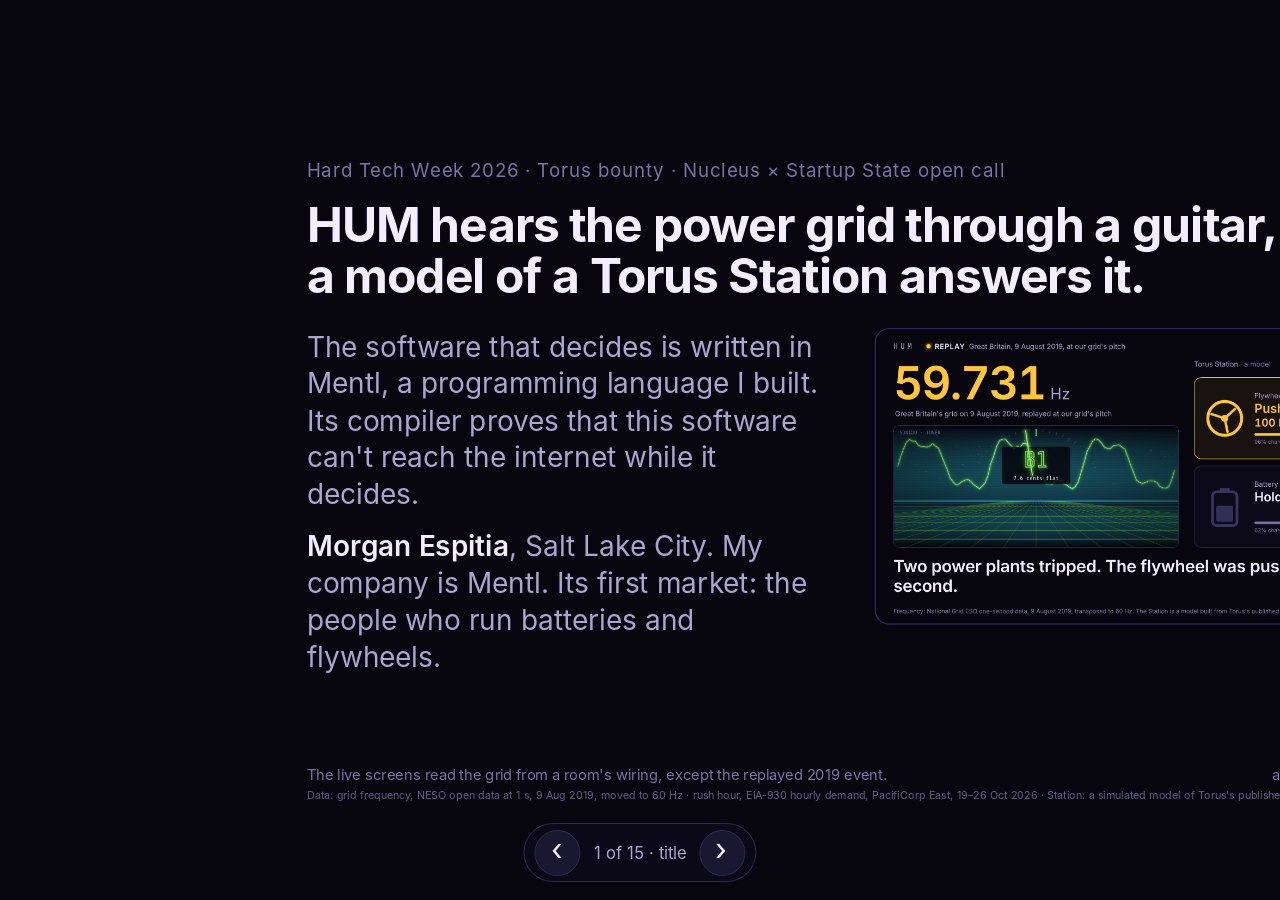
==== commit 2003ad51: "The show plans tomorrow on screen, every claim is as strong as its evidence, and the $10,000 is pric" ====
--- a/index.html
+++ b/index.html
@@ -197,6 +197,12 @@
 .scard { width: 80vw; border: 0.2vw solid #3DFF9A; border-radius: 2.2vw; padding: 4vw 5vw; background: #0B0A16; }
 .scard.no { border-color: #FF2D55; }
 .scard.plain { border-color: var(--line); }
+.scard.plan { border-color: var(--pulse); padding-top: 3vw; padding-bottom: 3vw; }
+.scard.plan .mark { color: var(--pulse); font-size: 2.2vw; }
+.scard.plan h1 { font-size: 3vw; margin: 1vw 0 0.6vw; }
+.planchart { height: 30vh; margin: 0 0 1vw; }
+.planchart canvas { display: block; width: 100%; height: 100%; }
+.scard .path { font-family: var(--mono); font-size: 1.45vw; line-height: 1.4; color: #FF8FA6; margin: 0.4vw 0 1vw; }
 .scard .mark { font-size: 4.6vw; font-weight: 700; line-height: 1; color: #3DFF9A; }
 .scard.no .mark { color: #FF2D55; }
 .scard h1 { font-size: 4.4vw; font-weight: 700; letter-spacing: -0.02em; line-height: 1.06; margin: 1.6vw 0 1.4vw; }
@@ -368,16 +374,26 @@
 <div class="ov2" id="ovProof"><div class="scard">
   <div class="mark">✓ Proven</div>
   <h1>This software can't reach the internet while it decides.</h1>
-  <p>Every decision you just watched was made by software written in Mentl, a language I built. Its compiler checks every function the decision calls, and proves the decision can't reach the internet, a file or the clock, and never allocates memory. The decision itself can't send anything out or take instructions from outside, whatever is added to it later.</p>
+  <p>Every decision you just watched was made by software written in Mentl, a language I built. Its compiler checks every function the decision calls, and proves the decision can't reach the internet, a file or the clock, and never allocates memory. It acts only on the numbers it is handed. Code added later that tries to reach the internet won't build, as long as the rule stays on the function.</p>
+  <p><b>Not proven:</b> that its decisions are good. They are tested on recordings.</p>
   <p class="src">Checked by Mentl's compiler: mentl check examples/grid/station.mn</p>
   <pre id="proofRaw" hidden></pre>
+</div></div>
+
+<div class="ov2" id="ovPlan"><div class="scard plan">
+  <div class="mark">Tomorrow, hour by hour</div>
+  <h1>Through rush hour the battery carries the building. In cleaner hours it recharges.</h1>
+  <div class="planchart"><canvas id="cPlan"></canvas></div>
+  <p>PacifiCorp East is the balancing area that covers most of Utah. EIA's hourly data puts tomorrow's highest demand from noon to 4 PM. In those hours the model's battery carries the building's whole 300 kW. Outside them, in any hour when at least 40 percent of the power is clean, it recharges. These are the controller's own rules.</p>
+  <p class="src">Demand: EIA-930 hourly data for PacifiCorp East; tomorrow is the mean of the last seven days. Clean share: EIA-930 generation by fuel (nuclear, hydro, solar, wind and geothermal). The Station is a model, simulated.</p>
 </div></div>
 
 <div class="ov2" id="ovRefused"><div class="scard no">
   <div class="mark">✕ Refused</div>
   <h1>One line broke the rule.</h1>
   <code>let price = price_m("https://api.eia.gov/…")</code>
-  <p>Say an AI assistant adds one line to the decision that checks electricity prices online. The decision is marked as never reaching the internet, so the compiler refuses to build the program, and its error names the path the price lookup took.</p>
+  <p>Say an AI assistant adds this line to the split-second decision, to check electricity prices online. The hour's plan comes from EIA's data, read before the decision runs. The decision itself is marked as never reaching the internet, so the compiler won't build the program. Its error names the path:</p>
+  <div class="path">decide calls price_m → price_m calls fetch_param → fetch_param reaches the Network</div>
   <p class="src">The compiler's own output: mentl check examples/grid/station-leak.mn</p>
   <pre id="refusedRaw" hidden></pre>
 </div></div>
@@ -419,6 +435,24 @@
   }
   lastFetch = performance.now();
   onState();
+}
+// The stage's line, 20 times a second, the ear's own rate: the full state
+// with its traces still comes four times a second. A director without
+// /now.json answers 404, and the stage then moves with the full state alone.
+let nowBusy = false;
+async function pollNow() {
+  if (nowBusy || !state) return;
+  nowBusy = true;
+  try {
+    const r = await fetch("/now.json?ts=" + Date.now(), { cache: "no-store" });
+    if (r.ok) {
+      const d = await r.json(), tf = state.trace_fast;
+      Object.assign(state, d); lastGood = performance.now(); connected = !!d.connected;
+      if (tf && d.now && d.now.t && (!tf.length || d.now.t > tf[tf.length - 1][0])) tf.push([d.now.t, d.now.hz_fast]);
+      if (stageOn) stageUpdate();
+    }
+  } catch (e) {}
+  nowBusy = false;
 }
 async function startLive() {
   // With no director answering, a bundled session plays instead: the hosted copy.
@@ -434,7 +468,7 @@
       if (d.ok) { startPlayback("sessions/default.ndjson"); return; }
     } catch (e2) {}
   }
-  poll(); setInterval(poll, 250);
+  poll(); setInterval(poll, 250); setInterval(pollNow, 50);
   startShow();
 }
 
@@ -813,7 +847,7 @@
 let stageOn = params.get("view") !== "dashboard";
 let stageScale = 1, scopeGain = 1, scopeSeen = null, gridPhase = 0, lastTuner = performance.now(), shownHz = null;
 // Whether the replay has reached the fall yet: its first seconds are the calm before it.
-let replayFell = false;
+let replayFell = false, stageReplaying = false, replayLow = null;
 function stageFit() {
   const tall = window.innerHeight > window.innerWidth, W = tall ? 1080 : 1920, H = tall ? 1920 : 1080;
   $("stage").classList.toggle("tall", tall);
@@ -849,6 +883,8 @@
   const waiting = !rec && room && !heard && beat >= 0;
   const cut = !waiting && (mode === "ISLAND" || src === "silence");
   replayFell = replaying && (replayFell || mode === "EVENT" || Math.abs((n.hz_fast ?? NOMINAL) - NOMINAL) > DEADBAND);
+  stageReplaying = replaying;
+  replayLow = !replaying ? null : n.hz_fast != null ? Math.min(replayLow ?? n.hz_fast, n.hz_fast) : replayLow;
   const chips = { live: rec ? ["rec", "RECORDED", "live, from a room's wiring"] : ["live", "LIVE", "this room's wiring"], pedal: rec ? ["rec", "RECORDED", "live, through the pedal"] : ["live", "LIVE", "through the pedal"], replay: ["replay", "REPLAY", "Great Britain, 9 August 2019, at our grid's pitch"], silence: ["cut", "THE HUM IS CUT", ""], tone: ["rec", "TEST HUM", "synthesized at 60 Hz"], sample: ["rec", "SAMPLE", state.source_label || ""], wav: ["rec", "RECORDING", state.source_label || ""] };
   const [kind, word, label] = chips[src] || ["rec", src.toUpperCase(), state.source_label || ""];
   $("stChip").className = "st-chip " + kind; $("stChipWord").textContent = word; $("stChipLabel").textContent = label;
@@ -877,7 +913,7 @@
   else if (mode === "ISLAND") head = "The grid went dark. The building is still on.";
   else if (!heard) head = cut ? "The hum is cut." : "Listening for the grid.";
   else if (mode === "EVENT") head = replaying ? "Two power plants tripped. The flywheel was pushing within a second." : "The grid is falling fast. The flywheel is pushing " + kw(sw) + "\u00a0kW.";
-  else if (mode === "RUSH") head = "Rush hour. The Station runs the building on its battery: " + kw(pw) + "\u00a0kW kept off a jammed grid.";
+  else if (mode === "RUSH") head = "Rush hour. The Station runs the building on its battery: " + kw(pw) + "\u00a0kW kept off the grid while demand peaks.";
   else if (sw > 500) head = "The grid is " + Math.round(Math.abs(dev) * 1000) + "\u00a0millihertz " + (dev < 0 ? "low" : "high") + ". The flywheel is pushing " + kw(sw) + "\u00a0kW.";
   else if (replaying) head = !replayFell ? "Two power plants are about to trip." : Math.abs(dev) > DEADBAND ? "The grid is still " + Math.round(Math.abs(dev) * 1000) + " millihertz " + (dev < 0 ? "low." : "high.") : "The grid is back in tune.";
   else head = room && !rec ? "Every wire in this room hums the grid's note. Right now, it's in tune." : "The whole Western grid hums one note: 60 hertz.";
@@ -898,8 +934,10 @@
     scopeGain += (target - scopeGain) * (target < scopeGain ? 0.5 : 0.1);
   }
 }
+// The tuner's pixels per CSS pixel, capped at 1.5: a sharper canvas costs every frame and shows no more.
+function stageDpr() { return Math.min(1.5, (window.devicePixelRatio || 1) * stageScale); }
 function stageSetup(c) {
-  const dpr = (window.devicePixelRatio || 1) * stageScale;
+  const dpr = stageDpr();
   const w = c.clientWidth, h = c.clientHeight, bw = Math.round(w * dpr), bh = Math.round(h * dpr);
   if (c.width !== bw || c.height !== bh) { c.width = bw; c.height = bh; }
   const g = c.getContext("2d"); g.setTransform(dpr, 0, 0, dpr, 0, 0); return [g, w, h];
@@ -926,9 +964,19 @@
   // Floor: a perspective grid rushing toward the viewer.
   gridPhase = (gridPhase + dt * 0.25) % 1;
   for (let i = 0; i < 9; i++) { const d = (i + gridPhase) / 9, y = horizon + (h - horizon) * d * d; g.strokeStyle = rgba(SON.accent, 0.75 * (0.25 + 0.75 * d)); g.lineWidth = 1 + d; g.beginPath(); g.moveTo(0, y); g.lineTo(w, y); g.stroke(); }
-  g.strokeStyle = rgba(SON.accent, 0.45); g.lineWidth = 1;
-  for (let k = -14; k <= 14; k++) { const s = k / 14; g.beginPath(); g.moveTo(cx + s * w * 0.08, horizon); g.lineTo(cx + s * w * 1.6, h); g.stroke(); }
-  neon(g, [[0, horizon], [w, horizon]], SON.partner, 1.5);
+  // The replay's fall, on the floor: the last 40 s of the fast reading, 60 Hz
+  // at the horizon and 1.2 Hz below it at the bottom, so the drop reads as a cliff.
+  if (stageReplaying && replayFell) {
+    const tf = (state && state.trace_fast) || [], tEnd = tf.length ? tf[tf.length - 1][0] : 0, span = 40;
+    const yOf = v => horizon + 10 + (h - horizon - 30) * Math.min(1, Math.max(0, (NOMINAL - v) / 1.2));
+    const pts = tf.filter(p => p[1] != null && p[0] >= tEnd - span).map(p => [14 + (w - 28) * (p[0] - (tEnd - span)) / span, yOf(p[1])]);
+    g.fillStyle = rgba(SON.void, 0.6); g.fillRect(0, horizon + 2, w, h - horizon);
+    if (pts.length > 1) neon(g, pts, "#FFC53D", 3.5);
+    g.font = "18px " + (MONO || css("--mono")); g.textBaseline = "middle"; g.fillStyle = SON.ink;
+    g.textAlign = "left"; g.fillText("60 Hz", 20, yOf(NOMINAL) - 2);
+    if (replayLow != null) { g.textAlign = "right"; g.fillStyle = "#FFC53D"; g.fillText("lowest " + replayLow.toFixed(3) + " Hz", w - 20, yOf(replayLow) - 30); }
+    g.textAlign = "left"; g.fillStyle = SON.dim; g.fillText("the last 40 seconds", 20, h - 14);
+  }
   // Scope: the hum itself, three cycles, standing still while the grid is steady.
   const mid = horizon * 0.52, amp = horizon * 0.42, sc = n.scope && n.scope.length > 1 ? n.scope : null;
   if (sc) {
@@ -968,13 +1016,17 @@
 // The tuner's still layers, drawn once for each size: the sky and floor behind, the scanlines and vignette in front.
 let MONO = "", tunerCache = null, needleCents = null;
 function tunerLayers(w, h, horizon) {
-  const dpr = (window.devicePixelRatio || 1) * stageScale, key = w + "x" + h + "x" + dpr;
+  const dpr = stageDpr(), key = w + "x" + h + "x" + dpr;
   if (tunerCache && tunerCache.key === key) return tunerCache;
   const make = () => { const c = document.createElement("canvas"); c.width = Math.round(w * dpr); c.height = Math.round(h * dpr); const g = c.getContext("2d"); g.setTransform(dpr, 0, 0, dpr, 0, 0); return [c, g]; };
   const [back, b] = make(), [glass, f] = make(), cx = w / 2;
   b.fillStyle = SON.void; b.fillRect(0, 0, w, h);
   let gr = b.createLinearGradient(0, 0, 0, horizon); gr.addColorStop(0, SON.void); gr.addColorStop(1, rgba(SON.partner, 0.22)); b.fillStyle = gr; b.fillRect(0, 0, w, horizon);
   gr = b.createLinearGradient(0, horizon, 0, h); gr.addColorStop(0, rgba(SON.partner, 0.10)); gr.addColorStop(1, SON.void); b.fillStyle = gr; b.fillRect(0, horizon, w, h - horizon);
+  // The floor's lines toward the viewer and the horizon never move, so they are drawn here once.
+  b.strokeStyle = rgba(SON.accent, 0.45); b.lineWidth = 1;
+  for (let k = -14; k <= 14; k++) { const s = k / 14; b.beginPath(); b.moveTo(cx + s * w * 0.08, horizon); b.lineTo(cx + s * w * 1.6, h); b.stroke(); }
+  neon(b, [[0, horizon], [w, horizon]], SON.partner, 1.5);
   f.fillStyle = "rgba(0,0,0,0.13)"; for (let y = 0; y < h; y += 3) f.fillRect(0, y, w, 1);
   const vg = f.createRadialGradient(cx, h / 2, Math.min(w, h) * 0.35, cx, h / 2, Math.max(w, h) * 0.75); vg.addColorStop(0, "rgba(0,0,0,0)"); vg.addColorStop(1, "rgba(0,0,0,0.45)"); f.fillStyle = vg; f.fillRect(0, 0, w, h);
   tunerCache = { key, back, glass }; return tunerCache;
@@ -1022,7 +1074,7 @@
 function tomorrow() { if (sessionFile) return; hourOn = !hourOn; cmd(hourOn ? "hour=12.5" : "hour="); }
 function island() { if (sessionFile) return; islandOn = !islandOn; $("btnIsland").classList.toggle("on", islandOn); cmd(islandOn ? "src=silence" : "src=back"); }
 function reset() { closeAll(); hourOn = false; if (islandOn) island(); if (sound.on) sound.toggle(); if (!sessionFile) { cmd("src=back"); cmd("reset=1"); } document.body.classList.remove("bright"); }
-const overlays = ["ovCert", "ovRefuse", "ovGate", "ovTable", "ovMesh", "ovProof", "ovRefused", "ovThanks", "ovDeck"];
+const overlays = ["ovCert", "ovRefuse", "ovGate", "ovTable", "ovMesh", "ovProof", "ovRefused", "ovPlan", "ovThanks", "ovDeck"];
 function closeAll() { overlays.forEach(id => $(id).classList.remove("show")); }
 function toggleOverlay(id) { const was = $(id).classList.contains("show"); closeAll(); if (!was) { $(id).classList.add("show"); if (id === "ovTable") fillTable(); if (id === "ovMesh") meshT0 = performance.now(); } }
 function fillTable() {
@@ -1037,6 +1089,14 @@
   if (why) $("proofRaw").textContent = why.split("\n\n").filter(b => /Network|WASI|Alloc|Filesystem|Trap/.test(b)).join("\n\n");
   const gate = await get("pitch/gate.txt");
   if (gate) { $("gateRaw").innerHTML = gate.split("\n").map(l => { const e = l.replace(/&/g, "&amp;").replace(/</g, "&lt;"); return /^< PROVEN/.test(l) ? "<b>" + e + "</b>" : /^< REFUSED/.test(l) ? "<span class='hi'>" + e + "</span>" : e; }).join("\n"); }
+}
+// Shift+Q ends HUM: the director stops its ear and exits, and the window closes.
+// The desktop launcher also closes the window once the director has stopped.
+function quitShow() {
+  if (sessionFile) return;
+  fetch("/cmd?quit=1&ts=" + Date.now(), { cache: "no-store" }).catch(() => {});
+  closeAll(); $("stHead").textContent = "HUM has stopped. The window closes by itself."; $("stStory").textContent = "";
+  setTimeout(() => window.close(), 600);
 }
 // ---------- the pitch: one show, one key ----------
 // The pitch is one show in a fixed order, the same in every room. Space,
@@ -1054,23 +1114,63 @@
   ["live", null, "Live in this room: a guitar pickup hears the grid", null,
     "A guitar pickup rests on a power adapter in this room. The adapter hums at the grid's frequency, and sonido measures it. At 60 Hz the tuner reads the note B, in tune. If the grid ran short of power, the number would fall."],
   ["rush hour", null, "A jam you can see coming: tomorrow's rush hour", () => tomorrow(),
-    "EIA's hourly data shows PacifiCorp East's demand peaking from noon to 4 PM this week. At tomorrow's 12:30 PM the model runs the building on its battery, keeping 300 kW off the grid, and recharges when power is cleaner."],
+    "EIA's hourly data shows PacifiCorp East's demand peaking from noon to 4 PM this week. At tomorrow's 12:30 PM the model's building draws its rush-hour 300 kW, and the battery carries all of it, so none of it comes from the grid."],
+  ["tomorrow's plan", "ovPlan"],
   ["replay", null, "A jam you can only hear: a real failure, replayed", () => replay(),
-    "On 9 August 2019, two power plants in Britain dropped off within a second and the frequency fell. This is that day's recorded frequency, replayed at 60 Hz. The flywheel pushes within a second; software reading hourly data would wait an hour."],
+    "On 9 August 2019, two power plants in Britain dropped off within a second and the frequency fell. This is that day's recorded frequency, replayed at 60 Hz. The flywheel starts pushing about 0.4 seconds after the fall shows and is at full power within 0.75 seconds. In this model the flywheel answers the seconds, and the battery keeps its charge for the hours."],
   ["dark", null, "When the grid goes dark", () => island(),
-    "That evening a million people in Britain lost power. Here the hum is cut, as if the grid went dark, and the model's battery keeps the building running on its own."],
+    "That evening a million people in Britain lost power. Here the hum is cut, as if the grid went dark. The model's flywheel carries the first seconds, then its battery runs the building's 200 kW, its load outside rush hour. A real building also needs a transfer switch; the model assumes one."],
   ["proven", "ovProof"],
   ["refused", "ovRefused"],
   ["why it matters", 2],
   ["Mentl", 3],
-  ["Mentl's code", 4],
-  ["built this week", 5],
-  ["who needs it", 6],
-  ["the $10,000", 7],
-  ["thank you", 8],
+  ["built this week", 4],
+  ["who needs it", 5],
+  ["the $10,000", 6],
+  ["thank you", 7],
 ];
 let beat = -1, flowT0 = 0;
-function showCard(id) { closeAll(); $(id).classList.add("show"); }
+function showCard(id) { closeAll(); $(id).classList.add("show"); if (id === "ovPlan") requestAnimationFrame(drawPlan); }
+// Tomorrow's 24 hours as the controller meets them (station.mn): in the rush
+// window the battery carries the building; outside it, in an hour at least
+// 40 percent clean, the battery charges. The demand is EIA's, by hour.
+function drawPlan() {
+  const c = $("cPlan"), dpr = window.devicePixelRatio || 1, w = c.clientWidth, h = c.clientHeight;
+  if (!w || !h) return;
+  c.width = Math.round(w * dpr); c.height = Math.round(h * dpr);
+  const g = c.getContext("2d"); g.setTransform(dpr, 0, 0, dpr, 0, 0); g.clearRect(0, 0, w, h);
+  const p = (state && state.pace) || {}, win = p.window || [17, 21], clean = p.clean || [];
+  const fTm = p.forecast_tomorrow || [], dem = fTm.some(v => v != null) ? fTm : (p.shape || []);
+  const ink = css("--ink"), ink3 = css("--ink-3"), line = css("--line"), pulse = css("--pulse"), green = "#3DFF9A", mono = css("--mono");
+  const fs = Math.max(13, w / 72), pad = { l: fs * 4.2, r: fs, t: fs * 2.2, b: fs * 2 };
+  const vals = dem.filter(v => v != null);
+  g.font = fs + "px " + mono;
+  if (!vals.length) { g.fillStyle = ink3; g.textAlign = "center"; g.fillText("no hours loaded", w / 2, h / 2); return; }
+  const lo = Math.min(...vals) * 0.92, hi = Math.max(...vals) * 1.04;
+  const xOf = hr => pad.l + (w - pad.l - pad.r) * hr / 24, yOf = v => pad.t + (h - pad.t - pad.b) * (1 - (v - lo) / (hi - lo));
+  const kind = hr => win[0] <= hr && hr < win[1] ? "rush" : clean[hr] != null && clean[hr] >= 0.4 ? "charge" : null;
+  // The hours' bands, each run labeled above its middle.
+  for (let hr = 0; hr < 24;) {
+    const k = kind(hr); let end = hr; while (end + 1 < 24 && kind(end + 1) === k) end++;
+    if (k) {
+      const col = k === "rush" ? pulse : green;
+      g.fillStyle = rgba(col, 0.2); g.fillRect(xOf(hr), pad.t, xOf(end + 1) - xOf(hr), h - pad.t - pad.b);
+      g.fillStyle = col; g.textAlign = "center"; g.textBaseline = "bottom"; g.fillText(k === "rush" ? "on battery" : "charging", (xOf(hr) + xOf(end + 1)) / 2, pad.t - fs * 0.35);
+    }
+    hr = end + 1;
+  }
+  // The axes: gigawatts up the side, the hours along the bottom.
+  g.strokeStyle = rgba(line, 0.9); g.lineWidth = 1; g.fillStyle = ink3; g.textAlign = "right"; g.textBaseline = "middle";
+  const step = (hi - lo) > 3000 ? 1000 : 500;
+  for (let v = Math.ceil(lo / step) * step; v <= hi; v += step) { g.beginPath(); g.moveTo(pad.l, yOf(v)); g.lineTo(w - pad.r, yOf(v)); g.stroke(); g.fillText((v / 1000).toFixed(1) + " GW", pad.l - fs * 0.4, yOf(v)); }
+  g.textAlign = "center"; g.textBaseline = "top";
+  [[0, "midnight"], [6, "6 AM"], [12, "noon"], [18, "6 PM"], [24, "midnight"]].forEach(([hr, t]) => { g.textAlign = hr === 24 ? "right" : "center"; g.fillText(t, xOf(hr), h - pad.b + fs * 0.4); });
+  // Tomorrow's demand, one point per hour at the hour's middle.
+  const pts = dem.map((v, hr) => v == null ? null : [xOf(hr + 0.5), yOf(v)]).filter(Boolean);
+  if (pts.length > 1) { g.strokeStyle = ink; g.lineWidth = 3; g.lineJoin = "round"; g.beginPath(); pts.forEach(([x, y], i) => i ? g.lineTo(x, y) : g.moveTo(x, y)); g.stroke(); }
+  g.fillStyle = ink; g.textAlign = "left"; g.textBaseline = "bottom"; g.fillText("demand", pad.l + fs * 0.4, pad.t - fs * 0.35);
+}
+window.addEventListener("resize", () => { if ($("ovPlan").classList.contains("show")) drawPlan(); });
 // The slides are the show's deck in a frame over the live screen; the deck's script shows the slide the hash names.
 function slide(n) { const f = $("deckFrame"); if (!f.src) f.src = "pitch/show.html?embed#" + n; else f.contentWindow.location.hash = "#" + n; showCard("ovDeck"); }
 function runBeat(n) {
@@ -1112,6 +1212,7 @@
   if (e.metaKey || e.ctrlKey || e.altKey) return;
   if (flowKey(e)) return;
   const k = e.key.toLowerCase();
+  if (e.shiftKey && k === "q") { quitShow(); return; }
   if (e.shiftKey && k === "p") { toggleOverlay("ovCert"); return; }
   if (e.shiftKey && k === "r") { toggleOverlay("ovRefuse"); return; }
   if (k === "escape") closeAll();
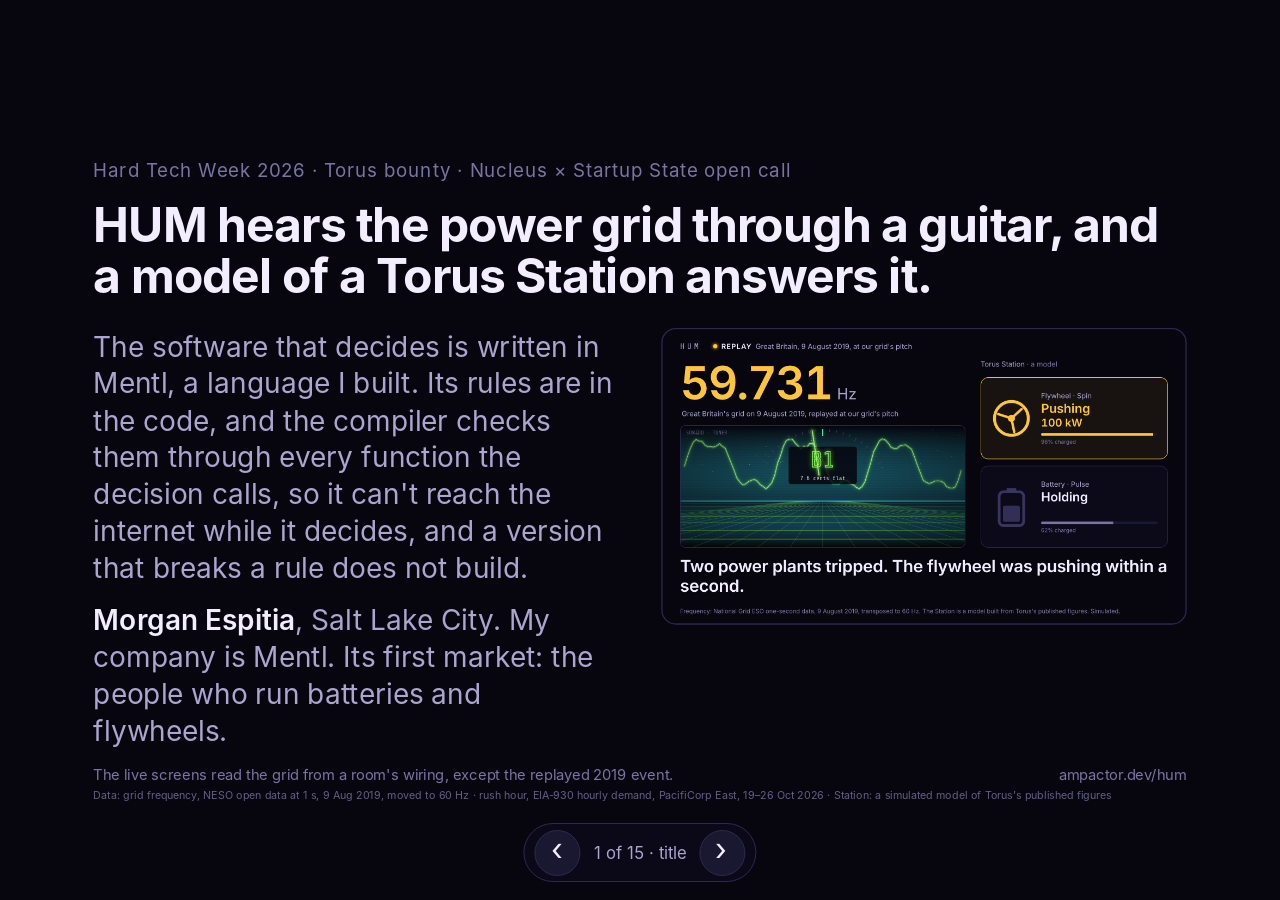
==== commit 2a409ade: "HUM's text says what the compiler checks the way a listener needs it: the rule is in the code The wo" ====
--- a/index.html
+++ b/index.html
@@ -310,7 +310,7 @@
 $ mentl why examples/grid/station.mn decide WASI
 <b>decide never uses WASI: nothing in decide, and nothing it calls, performs an operation of WASI</b></pre>
   <pre id="certRaw" style="display:none"></pre>
-  <div class="caption">The compiler proves these through every call the program makes. <code>mentl check</code> finds no claim in this controller that it could not prove. <span class="sim">Press A for the compiler's own words.</span></div>
+  <div class="caption">The compiler checks these through every call the program makes, and a version that breaks one does not build. <code>mentl check</code> finds no claim in this controller that it could not prove. <span class="sim">Press A for the compiler's own words.</span></div>
 </div></div>
 
 <div class="overlay" id="ovRefuse"><div class="card">
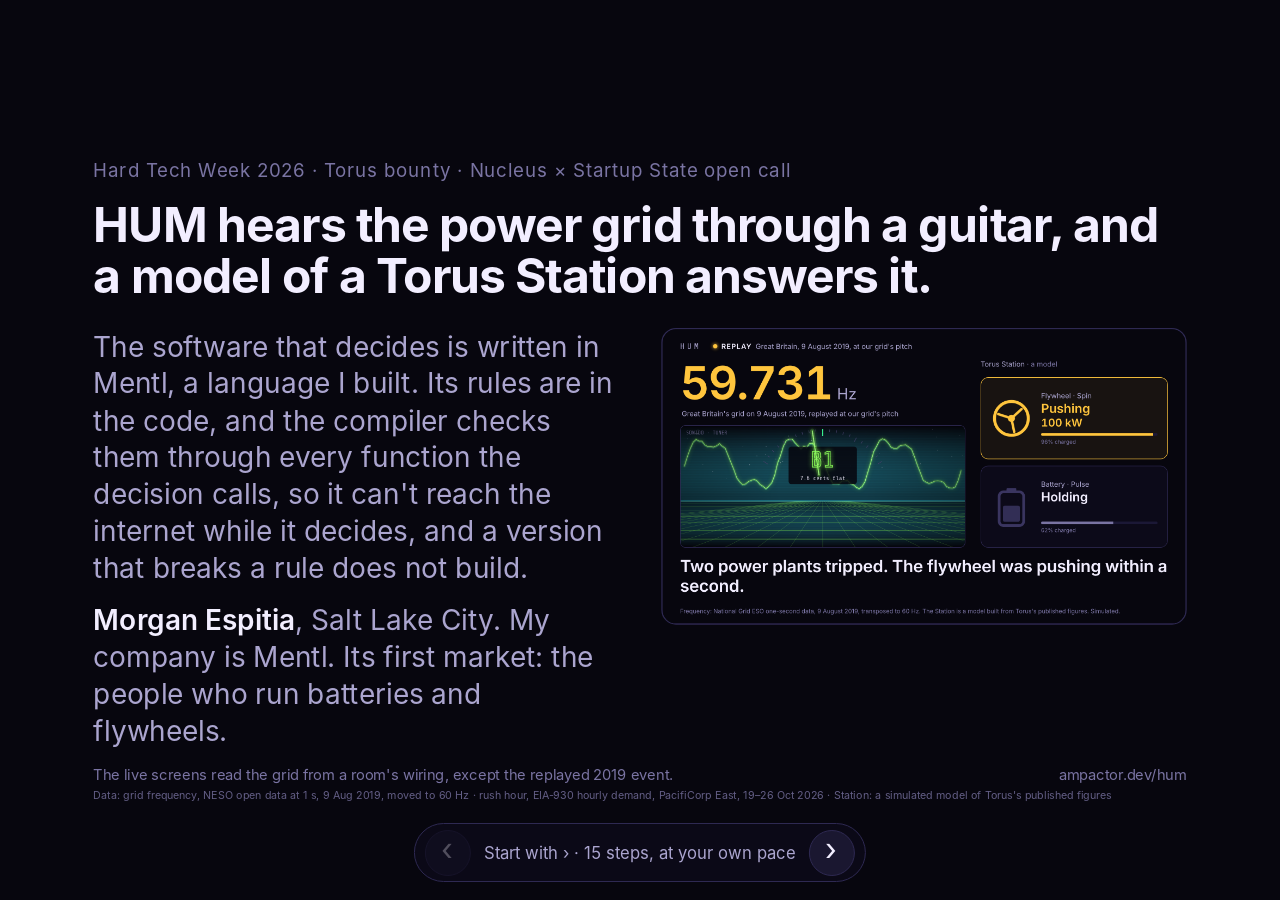
==== commit b0f4f799: "The hosted demo waits for the viewer at every step, and the upload is one PDF At ampactor.dev/hum th" ====
--- a/index.html
+++ b/index.html
@@ -222,10 +222,23 @@
 .tour.show { display: flex; }
 .tour button { font: inherit; font-size: clamp(26px, 2.4vw, 42px); line-height: 1; width: clamp(44px, 3.6vw, 64px); height: clamp(44px, 3.6vw, 64px); border-radius: 50%; border: 1px solid var(--line); background: #1A1730; color: var(--ink); cursor: pointer; padding: 0 0 0.2em; }
 .tour button:hover { background: #262245; }
+.tour button:disabled { opacity: 0.3; cursor: default; }
+.tour button[hidden] { display: none; }
+/* On a phone held upright the slides are small; a line above the bar says to turn it. */
+.turn { display: none; position: fixed; left: 0; right: 0; bottom: calc(2vh + 74px); text-align: center; z-index: 11; font-family: var(--sans); font-size: 15px; color: var(--ink-3); }
+@media (orientation: portrait) and (max-width: 700px) { body.deckview .turn { display: block; } }
+/* `?capture` takes the pictures for the PDF: no bar, no hint, no timer. */
+body.capture .tour, body.capture .turn, body.capture .st-timer { display: none !important; }
 #stage.touring .st-note { bottom: 100px; }
 #stage.touring.timing .st-left, #stage.touring.timing .st-right { height: 630px; }
 #stage.touring.timing .st-words { top: 764px; }
 #stage.touring .st-timer { display: none !important; }
+/* In the tour the words sit a little higher and smaller, so a three-line story clears the note and the note clears the bar. */
+#stage.touring.timing .st-left, #stage.touring.timing .st-right { height: 610px; }
+#stage.touring.timing .st-words { top: 740px; }
+#stage.touring .st-head { font-size: 50px; }
+#stage.touring .st-story { font-size: 26px; }
+#stage.touring.timing .st-note { bottom: 96px; right: 64px; }
 #stage.tall.timing .st-words { top: 960px; }
 #stage.tall.timing .st-head { font-size: 44px; }
 #stage.tall .st-story { font-size: 24px; }
@@ -237,7 +250,7 @@
 .tour.corner #tourText { display: none; }
 #stage.timing .st-timer { right: 200px; }
 #stage.timing .st-note { right: 440px; }
-#stage.tall.touring .st-note { bottom: 36px; }
+#stage.tall.touring .st-note, #stage.tall.touring.timing .st-note { bottom: 36px; right: 56px; }
 /* The Nucleus slides, shown over the stage in a frame; the deck's own script scales them to the window. */
 #ovDeck { background: var(--void); }
 #ovDeck iframe { position: absolute; inset: 0; width: 100%; height: 100%; border: 0; pointer-events: none; }
@@ -407,7 +420,8 @@
 
 <div class="ov2" id="ovDeck"><iframe id="deckFrame" title="The Nucleus slides"></iframe></div>
 
-<div class="tour" id="tour"><button id="tourPrev" title="The previous step">‹</button><span id="tourText"></span><button id="tourNext" title="The next step">›</button></div>
+<div class="turn" id="turn">Turn your phone sideways to read the slides.</div>
+<div class="tour" id="tour"><button id="tourPrev" title="The previous step">‹</button><span id="tourText"></span><button id="tourAgain" title="Play this step again" hidden>↻</button><button id="tourNext" title="The next step">›</button></div>
 
 <div class="help">Space, → or footswitch 1: next · ←  or footswitch 2: back · 0 the title · D stage · H tomorrow's noon · E replay · I island · P proven · R refused · K thank you · A compiler text · G gate · T table · M mesh · S sound · B bright room · 0 reset · Esc close</div>
 
@@ -481,7 +495,8 @@
   const built = { trace_fast: [], trace: [], station_trace: [], ledger: { events: 0, kwh_moved: 0, spin_cycles: 0, pulse_cycles_saved: 0 }, latency_ms: null, learned: {}, pace: null, station: {} };
   try { built.pace = (await (await fetch("data/pace.json", { cache: "no-store" })).json()); } catch (e) {}
   if (built.pace) { built.pace = { today: built.pace.today, tomorrow: built.pace.tomorrow, window: built.pace.window, forecast_source: built.pace.forecast_source, as_of_local: built.pace.as_of_local, demand_today: (built.pace.for_today||{}).demand, forecast_today: (built.pace.for_today||{}).forecast, forecast_tomorrow: (built.pace.for_tomorrow||{}).forecast, shape: built.pace.shape, clean: built.pace.clean_mean, charge_hours: [] }; }
-  let i = 0, lastMode = "GRID", t0 = performance.now(), base = rows.length ? rows[0].ear.t : 0, timer = null;
+  // `stopAt` is where the recording holds, in seconds from its first line. Outside the tour it plays on and starts over.
+  let i = 0, lastMode = "GRID", t0 = performance.now(), base = rows.length ? rows[0].ear.t : 0, timer = null, stopAt = Infinity;
   const label = params.get("label") || (path.endsWith("default.ndjson") ? "a recorded run of the demo" : path.replace(/^.*\//, ""));
   function fresh() {
     lastMode = "GRID";
@@ -490,14 +505,26 @@
   }
   // At the end the session starts over, so the hosted copy never stops on a still frame.
   function again() { i = 0; t0 = performance.now(); fresh(); step(); }
-  // The tour jumps the recording to a chapter's start, in seconds from its first line. The chapters' moments come from the recording itself: the first line with the clock set, the first of the replay, and the first of the silence.
+  // Each live screen's step plays its own stretch of the recording once and
+  // holds the last frame; nothing moves to the next step by itself. The
+  // stretches come from the recording: the first line with the clock set,
+  // the first of the replay and of its event, and the first of the silence.
   const at = pred => { const k = rows.findIndex(pred); return k < 0 ? null : rows[k].ear.t - base; };
   const rushAt = at(r => r.ear.hour_set != null), replayAt = at(r => r.ear.source === "replay"), darkAt = at(r => r.ear.source === "silence");
-  chapterAt = { "live": 1.0, "rush hour": rushAt != null ? rushAt + 1.0 : null, "replay": replayAt != null ? replayAt + 2.0 : null, "dark": darkAt != null ? darkAt - 1.0 : null };
-  tour = { seek(sec) { clearTimeout(timer); i = Math.max(0, rows.findIndex(r => r.ear.t - base >= sec)); t0 = performance.now() - sec / speed * 1000; fresh(); step(); } };
+  const eventAt = at(r => r.ear.source === "replay" && r.station && r.station.mode === "EVENT");
+  chapterAt = {
+    "live": [1.0, 9.0],
+    "rush hour": rushAt != null ? [rushAt + 0.5, rushAt + 12] : null,
+    "replay": replayAt != null ? [replayAt + 1, (eventAt != null ? eventAt : replayAt + 6) + 12] : null,
+    "dark": darkAt != null ? [darkAt - 1, darkAt + 7] : null,
+  };
+  tour = {
+    play([from, to]) { clearTimeout(timer); i = Math.max(0, rows.findIndex(r => r.ear.t - base >= from)); t0 = performance.now() - from / speed * 1000; stopAt = to; fresh(); step(); },
+  };
+  stopAt = 1.0;
   $("stage").classList.add("touring", "timing"); $("tour").classList.add("show"); tourGo(0);
   function step() {
-    const elapsed = (performance.now() - t0) / 1000 * speed;
+    const elapsed = Math.min((performance.now() - t0) / 1000 * speed, stopAt);
     while (i < rows.length && rows[i].ear.t - base <= elapsed) {
       const row = rows[i++];
       const { ear, station } = row;
@@ -515,45 +542,53 @@
       connected = true; lastGood = performance.now();
     }
     onState();
-    tourFollow(elapsed);
+    if (elapsed >= stopAt) return;
     timer = setTimeout(i < rows.length ? step : again, i < rows.length ? 50 : 4000);
   }
   step();
 }
 
 // ---------- the hosted replay's tour ----------
-// With no director, the page plays the bundled recording and a viewer steps
-// through the same show the presenter gives, with the arrows on screen or on
-// the keyboard. A live screen's beat jumps the recording to its moment, and
-// while the recording plays on, the counter follows it from one live screen
-// to the next. The slides and cards stay until the viewer moves on.
+// With no director, a viewer steps through the same show the presenter
+// gives, at their own pace: the arrows on screen, the keyboard's arrows, or
+// a swipe on a phone. A live screen's step plays its stretch of the bundled
+// recording once and holds, and ↻ plays it again. Slides and cards stay
+// until the viewer moves on. The first step cannot go back, and the last
+// one's › starts over.
 let tour = null, chapter = 0, chapterAt = {};
 // What a live screen says when it is a recording, not this room.
 const recorded = {
   "live": ["The grid's note: in this recording, a synthesized stand-in",
     "In the room, a guitar pickup rests on a power adapter, which hums at the grid's frequency, and sonido measures it. This recording uses a synthesized 60 Hz hum in its place. At 60 Hz the tuner reads the note B, in tune. If the grid ran short of power, the number would fall."],
 };
-function tourShow(n) { $("tourText").textContent = (n + 1) + " of " + show.length + " · " + show[n][0]; }
+function tourShow(n) {
+  const name = show[n][0], last = n === show.length - 1;
+  $("tourText").textContent = n === 0 ? "Start with › · " + show.length + " steps, at your own pace" : (n + 1) + " of " + show.length + " · " + name[0].toUpperCase() + name.slice(1);
+  $("tourPrev").disabled = n === 0;
+  $("tourNext").textContent = last ? "↺" : "›"; $("tourNext").title = last ? "Start over" : "The next step";
+  $("tourAgain").hidden = !(show[n][1] == null && chapterAt[name]);
+}
+function tourNext() { tourGo(chapter === show.length - 1 ? 0 : chapter + 1); }
 function tourText(n) {
   const [name, , line, , story] = show[n], r = recorded[name] || [line, story];
   $("stStep").textContent = r[0] || ""; $("stStory").textContent = r[1] || "";
 }
 function tourGo(n) {
   if (!tour) return;
-  chapter = (n + show.length) % show.length;
+  chapter = Math.max(0, Math.min(show.length - 1, n));
   const [name, view] = show[chapter];
   closeAll();
-  if (typeof view === "number") slide(view); else if (view) showCard(view); else if (chapterAt[name] != null) tour.seek(chapterAt[name]);
+  if (typeof view === "number") slide(view); else if (view) showCard(view); else if (chapterAt[name]) tour.play(chapterAt[name]);
+  document.body.classList.toggle("deckview", typeof view === "number");
   tourText(chapter); tourShow(chapter);
 }
-function tourFollow(elapsed) {
-  if (show[chapter][1] != null) return;
-  // When the recording starts over, the counter returns to the first live screen.
-  let n = show.findIndex(b => b[0] === "live");
-  show.forEach((b, k) => { const at = chapterAt[b[0]]; if (b[1] == null && at != null && elapsed >= at) n = k; });
-  if (n !== chapter) { chapter = n; tourText(n); tourShow(n); }
-}
-$("tourPrev").onclick = () => tour ? tourGo(chapter - 1) : runBeat(beat - 1); $("tourNext").onclick = () => tour ? tourGo(chapter + 1) : runBeat(beat + 1);
+$("tourPrev").onclick = () => tour ? tourGo(chapter - 1) : runBeat(beat - 1); $("tourNext").onclick = () => tour ? tourNext() : runBeat(beat + 1);
+$("tourAgain").onclick = () => { const s = chapterAt[show[chapter][0]]; if (tour && s) tour.play(s); };
+// A swipe on a phone: left for the next step, right for the one before.
+let touchX = null;
+document.addEventListener("touchstart", e => { if (tour && e.touches.length === 1) touchX = e.touches[0].clientX; }, { passive: true });
+document.addEventListener("touchend", e => { if (!tour || touchX == null) return; const dx = e.changedTouches[0].clientX - touchX; touchX = null; if (Math.abs(dx) > 60) { if (dx < 0) tourNext(); else tourGo(chapter - 1); } }, { passive: true });
+if (params.has("capture")) document.body.classList.add("capture");
 
 // ---------- the chip ----------
 function setChip(kind, text, label) {
@@ -1192,7 +1227,7 @@
 }
 function flowKey(e) {
   if (tour) {
-    if (["Enter", " ", "ArrowRight", "PageDown"].includes(e.key)) { e.preventDefault(); tourGo(chapter + 1); return true; }
+    if (["Enter", " ", "ArrowRight", "PageDown"].includes(e.key)) { e.preventDefault(); tourNext(); return true; }
     if (["ArrowLeft", "PageUp"].includes(e.key)) { e.preventDefault(); tourGo(chapter - 1); return true; }
     return false;
   }
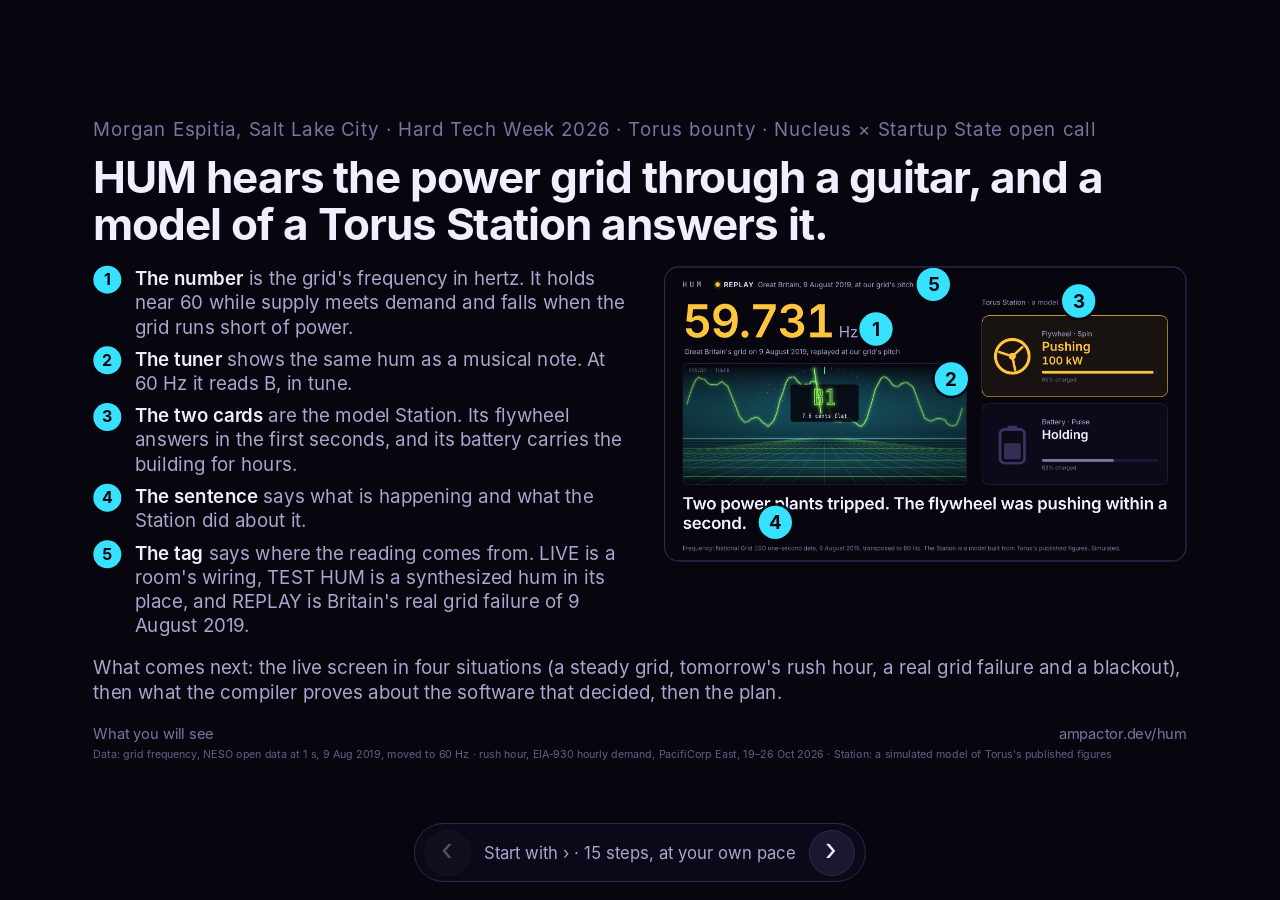
==== commit c93c637f: "The demo fits a phone either way up, its live steps keep moving, and it opens with a key to the scre" ====
--- a/index.html
+++ b/index.html
@@ -191,28 +191,38 @@
 #stage.tall .st-unit .kw { margin-bottom: 12px; }
 #stage.tall .st-unit .pct { font-size: 24px; }
 #stage.tall .st-note { left: 56px; right: 56px; bottom: 36px; font-size: 24px; }
-/* the plain cards: proven, refused, thank you */
-.ov2 { position: fixed; inset: 0; background: rgba(7,6,14,0.95); display: none; align-items: center; justify-content: center; z-index: 10; font-family: var(--sans); }
+/* the plain cards: proven, refused, tomorrow's plan, thank you. Each is laid
+   out in pixels at a fixed width, 1540 wide or 900 narrow to match the space it
+   has, and cardFit scales it so the whole card fits that space. */
+.ov2 { position: fixed; inset: 0; background: #07060E; display: none; align-items: center; justify-content: center; z-index: 10; font-family: var(--sans); overflow: hidden; }
 .ov2.show { display: flex; }
-.scard { width: 80vw; border: 0.2vw solid #3DFF9A; border-radius: 2.2vw; padding: 4vw 5vw; background: #0B0A16; }
+.scard { flex: none; width: 1540px; box-sizing: border-box; border: 4px solid #3DFF9A; border-radius: 42px; padding: 72px 96px; background: #0B0A16; transform-origin: center; }
+.scard.narrow { padding: 56px 56px; border-radius: 36px; }
 .scard.no { border-color: #FF2D55; }
 .scard.plain { border-color: var(--line); }
-.scard.plan { border-color: var(--pulse); padding-top: 3vw; padding-bottom: 3vw; }
-.scard.plan .mark { color: var(--pulse); font-size: 2.2vw; }
-.scard.plan h1 { font-size: 3vw; margin: 1vw 0 0.6vw; }
-.planchart { height: 30vh; margin: 0 0 1vw; }
+.scard.plan { border-color: var(--pulse); padding-top: 56px; padding-bottom: 56px; }
+.scard.plan .mark { color: var(--pulse); font-size: 42px; }
+.scard.plan h1 { font-size: 58px; margin: 18px 0 12px; }
+.planchart { height: 340px; margin: 0 0 18px; }
+.scard.narrow .planchart { height: 520px; }
 .planchart canvas { display: block; width: 100%; height: 100%; }
-.scard .path { font-family: var(--mono); font-size: 1.45vw; line-height: 1.4; color: #FF8FA6; margin: 0.4vw 0 1vw; }
-.scard .mark { font-size: 4.6vw; font-weight: 700; line-height: 1; color: #3DFF9A; }
+.scard .path { font-family: var(--mono); font-size: 28px; line-height: 1.4; color: #FF8FA6; margin: 8px 0 19px; }
+.scard .mark { font-size: 88px; font-weight: 700; line-height: 1; color: #3DFF9A; }
+.scard.narrow .mark { font-size: 72px; }
 .scard.no .mark { color: #FF2D55; }
-.scard h1 { font-size: 4.4vw; font-weight: 700; letter-spacing: -0.02em; line-height: 1.06; margin: 1.6vw 0 1.4vw; }
-.scard p { font-size: 1.9vw; line-height: 1.38; color: var(--ink-2); margin: 0 0 0.8vw; max-width: 66vw; }
-.scard code { display: block; font-family: var(--mono); font-size: 2vw; color: var(--ink); background: #1A0C14; border: 0.15vw solid #FF2D55; border-radius: 1vw; padding: 1.2vw 1.8vw; margin: 1.4vw 0 1.6vw; }
-.scard p.src { font-size: 1vw; color: var(--ink-3); margin: 1.6vw 0 0; font-family: var(--mono); }
-.scard pre { font-size: 0.9vw; max-height: 22vh; overflow: auto; }
-.scard .qrrow { display: flex; gap: 3.4vw; align-items: center; margin-top: 1vw; }
-.scard .qr { width: 17vw; height: 17vw; border-radius: 1vw; background: #fff; padding: 0.6vw; }
-.scard .url { font-family: var(--mono); color: var(--ink); font-size: 2.4vw; }
+.scard h1 { font-size: 84px; font-weight: 700; letter-spacing: -0.02em; line-height: 1.06; margin: 31px 0 27px; }
+.scard.narrow h1 { font-size: 72px; }
+.scard.plan.narrow .mark { font-size: 40px; }
+.scard.plan.narrow h1 { font-size: 54px; }
+.scard p { font-size: 36px; line-height: 1.38; color: var(--ink-2); margin: 0 0 15px; max-width: 1270px; }
+.scard code { display: block; font-family: var(--mono); font-size: 38px; color: var(--ink); background: #1A0C14; border: 3px solid #FF2D55; border-radius: 19px; padding: 23px 35px; margin: 27px 0 31px; overflow-wrap: anywhere; }
+.scard.narrow code { font-size: 32px; padding: 20px 26px; }
+.scard p.src { font-size: 19px; color: var(--ink-3); margin: 31px 0 0; font-family: var(--mono); }
+.scard.narrow p.src { font-size: 24px; }
+.scard pre { font-size: 17px; max-height: 240px; overflow: auto; }
+.scard .qrrow { display: flex; flex-wrap: wrap; gap: 65px; align-items: center; margin-top: 19px; }
+.scard .qr { width: 326px; height: 326px; border-radius: 19px; background: #fff; padding: 12px; }
+.scard .url { font-family: var(--mono); color: var(--ink); font-size: 46px; }
 /* The presenter's timer and beat count, shown only while a pitch flow is selected (keys 1 and 2). */
 .st-timer { position: absolute; right: 64px; bottom: 32px; font-family: var(--mono); font-size: 22px; color: var(--ink-3); display: none; }
 #stage.timing .st-note { right: 300px; }
@@ -224,21 +234,43 @@
 .tour button:hover { background: #262245; }
 .tour button:disabled { opacity: 0.3; cursor: default; }
 .tour button[hidden] { display: none; }
-/* On a phone held upright the slides are small; a line above the bar says to turn it. */
-.turn { display: none; position: fixed; left: 0; right: 0; bottom: calc(2vh + 74px); text-align: center; z-index: 11; font-family: var(--sans); font-size: 15px; color: var(--ink-3); }
-@media (orientation: portrait) and (max-width: 700px) { body.deckview .turn { display: block; } }
-/* `?capture` takes the pictures for the PDF: no bar, no hint, no timer. */
-body.capture .tour, body.capture .turn, body.capture .st-timer { display: none !important; }
+/* The tour's controls never cover what they control. Under the bar, `--room-b`
+   high, and beside the side buttons, `--room-x` wide, nothing is drawn: the
+   cards and the slides always fit above the bar, and so does the live screen
+   on a phone. On a wide screen the live screen leaves that space empty itself.
+   Held sideways, a phone has too little height for a bar, so the two buttons
+   sit in the side margins and the step number sits under the left one. */
+body.touring::before { content: ""; position: fixed; inset: 0; background: var(--void); z-index: 4; }
+body.touring .ov2 { bottom: var(--room-b, 0px); left: var(--room-x, 0px); right: var(--room-x, 0px); }
+/* While a card or a slide is up, the live screen under it is hidden, so its glow does not show around the bar. */
+body.touring:has(.ov2.show) #stage { visibility: hidden; }
+body.upright #stage, body.sideways #stage { bottom: var(--room-b, 0px); left: var(--room-x, 0px); right: var(--room-x, 0px); }
+body.sideways .tour.show { display: block; left: 0; right: 0; top: 0; bottom: 0; transform: none; padding: 0; border: 0; background: none; pointer-events: none; }
+body.sideways .tour button { position: fixed; top: 50%; margin-top: -22px; width: 44px; height: 44px; font-size: 26px; pointer-events: auto; }
+body.sideways #tourPrev { left: 8px; }
+body.sideways #tourNext { right: 8px; }
+body.sideways #tourText { position: fixed; left: 0; width: 60px; top: calc(50% + 30px); text-align: center; font-size: 0; }
+body.sideways #tourText::after { content: attr(data-short); font-size: 13px; color: var(--ink-3); }
+/* `?capture` takes the pictures for the PDF: no bar and no timer. */
+body.capture .tour, body.capture .st-timer { display: none !important; }
 #stage.touring .st-note { bottom: 100px; }
 #stage.touring.timing .st-left, #stage.touring.timing .st-right { height: 630px; }
 #stage.touring.timing .st-words { top: 764px; }
 #stage.touring .st-timer { display: none !important; }
-/* In the tour the words sit a little higher and smaller, so a three-line story clears the note and the note clears the bar. */
-#stage.touring.timing .st-left, #stage.touring.timing .st-right { height: 610px; }
-#stage.touring.timing .st-words { top: 740px; }
-#stage.touring .st-head { font-size: 50px; }
+/* In the tour the panels are shorter and the words smaller, so a two-line
+   headline and a three-line story end above the note, the note (two lines
+   at most) ends above the bar, and "Running the building" fits on one line
+   of its card. */
+#stage.touring.timing .st-left, #stage.touring.timing .st-right { height: 560px; }
+#stage.touring.timing .st-words { top: 688px; }
+#stage.touring .st-head { font-size: 44px; }
 #stage.touring .st-story { font-size: 26px; }
-#stage.touring.timing .st-note { bottom: 96px; right: 64px; }
+#stage.touring.timing .st-note { top: 916px; bottom: auto; right: 64px; }
+#stage.touring .st-unit { grid-template-columns: 110px 1fr; gap: 24px; padding: 18px 30px; }
+#stage.touring .st-unit svg { width: 110px; height: 110px; }
+#stage.touring .st-unit .state { font-size: 38px; }
+#stage.touring .st-unit .kw { font-size: 34px; min-height: 38px; margin-bottom: 10px; }
+#stage.touring .st-unit .pct { margin-top: 6px; }
 #stage.tall.timing .st-words { top: 960px; }
 #stage.tall.timing .st-head { font-size: 44px; }
 #stage.tall .st-story { font-size: 24px; }
@@ -250,10 +282,52 @@
 .tour.corner #tourText { display: none; }
 #stage.timing .st-timer { right: 200px; }
 #stage.timing .st-note { right: 440px; }
-#stage.tall.touring .st-note, #stage.tall.touring.timing .st-note { bottom: 36px; right: 56px; }
+#stage.tall.touring .st-note, #stage.tall.touring.timing .st-note { top: auto; bottom: 36px; right: 56px; }
 /* The Nucleus slides, shown over the stage in a frame; the deck's own script scales them to the window. */
 #ovDeck { background: var(--void); }
 #ovDeck iframe { position: absolute; inset: 0; width: 100%; height: 100%; border: 0; pointer-events: none; }
+/* A phone held upright: the stage is one column that flows, so a line that
+   wraps pushes the next block down instead of covering it. The column is
+   1080 wide and at least 1920 tall, and stageFit scales it by its real
+   height. These rules come last so they win over the fixed positions above. */
+#stage.tall #stageInner { display: flex; flex-direction: column; gap: 28px; padding: 40px 56px 48px; height: auto; min-height: 1920px; box-sizing: border-box; }
+#stage.tall #stageInner > div { position: static; left: auto; right: auto; top: auto; bottom: auto; width: auto; height: auto; }
+#stage.tall #stageInner > .st-top { order: 1; }
+#stage.tall #stageInner > .st-left { order: 2; }
+#stage.tall #stageInner > .st-words { order: 3; }
+#stage.tall #stageInner > .st-right { order: 4; }
+#stage.tall #stageInner > .st-note { order: 5; }
+#stage.tall #stageInner > .st-timer { order: 6; }
+#stage.tall #stageInner .st-tuner { position: relative; top: auto; bottom: auto; height: 620px; margin-top: 24px; }
+#stage.tall .st-unit { flex: none; min-height: 240px; }
+#stage.tall .st-step { white-space: normal; flex-basis: 100%; order: 4; margin-left: 0; }
+/* A phone held sideways: too short for the 1920 by 1080 frame, whose words
+   would shrink to a few pixels. The frame is 1920 wide and at least 900 tall,
+   in two columns: the number and the tuner on the left; the headline, the
+   story and the Station's two cards side by side on the right. The words are
+   larger than on a big screen, because the whole frame is drawn smaller. */
+#stage.short #stageInner { display: grid; grid-template-columns: 860px 1fr; grid-template-rows: auto auto 1fr auto; grid-template-areas: "top top" "left words" "left right" "note note"; gap: 18px 48px; padding: 26px 48px 22px; width: 1920px; height: auto; min-height: 900px; box-sizing: border-box; }
+#stage.short #stageInner > div { position: static; left: auto; right: auto; top: auto; bottom: auto; width: auto; height: auto; min-height: 0; }
+#stage.short .st-top { grid-area: top; gap: 32px; }
+#stage.short .st-chip, #stage.short .st-step { font-size: 30px; }
+#stage.short .st-left { grid-area: left; display: flex; flex-direction: column; }
+#stage.short .st-hz { font-size: 150px; height: 150px; }
+#stage.short .st-hz.quiet { font-size: 110px; line-height: 150px; }
+#stage.short .st-cap { font-size: 28px; }
+#stage.short #stageInner .st-tuner { position: relative; top: auto; bottom: auto; flex: 1; min-height: 300px; margin-top: 16px; }
+#stage.short .st-words { grid-area: words; }
+#stage.short .st-head, #stage.short.timing .st-head { font-size: 50px; }
+#stage.short .st-story { font-size: 36px; line-height: 1.3; }
+#stage.short .st-right { grid-area: right; display: grid; grid-template-columns: 1fr 1fr; grid-template-rows: auto 1fr; gap: 12px 20px; }
+#stage.short .st-title { grid-column: 1 / -1; height: auto; font-size: 28px; }
+#stage.short .st-unit, #stage.touring.short .st-unit { grid-template-columns: 96px 1fr; gap: 20px; padding: 18px 22px; border-radius: 24px; }
+#stage.short .st-unit svg { width: 96px; height: 96px; }
+#stage.short .st-unit .name { font-size: 28px; }
+#stage.short .st-unit .state, #stage.touring.short .st-unit .state { font-size: 40px; }
+#stage.short .st-unit .kw, #stage.touring.short .st-unit .kw { font-size: 38px; min-height: 42px; margin-bottom: 10px; }
+#stage.short .st-unit .pct { font-size: 26px; }
+#stage.short .st-note, #stage.short.touring.timing .st-note { grid-area: note; font-size: 26px; }
+#stage.short .st-timer { display: none !important; }
 </style>
 </head>
 <body>
@@ -388,7 +462,6 @@
   <div class="mark">✓ Proven</div>
   <h1>This software can't reach the internet while it decides.</h1>
   <p>Every decision you just watched was made by software written in Mentl, a language I built. Its compiler checks every function the decision calls, and proves the decision can't reach the internet, a file or the clock, and never allocates memory. It acts only on the numbers it is handed. Code added later that tries to reach the internet won't build, as long as the rule stays on the function.</p>
-  <p><b>Not proven:</b> that its decisions are good. They are tested on recordings.</p>
   <p class="src">Checked by Mentl's compiler: mentl check examples/grid/station.mn</p>
   <pre id="proofRaw" hidden></pre>
 </div></div>
@@ -420,8 +493,7 @@
 
 <div class="ov2" id="ovDeck"><iframe id="deckFrame" title="The Nucleus slides"></iframe></div>
 
-<div class="turn" id="turn">Turn your phone sideways to read the slides.</div>
-<div class="tour" id="tour"><button id="tourPrev" title="The previous step">‹</button><span id="tourText"></span><button id="tourAgain" title="Play this step again" hidden>↻</button><button id="tourNext" title="The next step">›</button></div>
+<div class="tour" id="tour"><button id="tourPrev" title="The previous step">‹</button><span id="tourText"></span><button id="tourNext" title="The next step">›</button></div>
 
 <div class="help">Space, → or footswitch 1: next · ←  or footswitch 2: back · 0 the title · D stage · H tomorrow's noon · E replay · I island · P proven · R refused · K thank you · A compiler text · G gate · T table · M mesh · S sound · B bright room · 0 reset · Esc close</div>
 
@@ -495,20 +567,25 @@
   const built = { trace_fast: [], trace: [], station_trace: [], ledger: { events: 0, kwh_moved: 0, spin_cycles: 0, pulse_cycles_saved: 0 }, latency_ms: null, learned: {}, pace: null, station: {} };
   try { built.pace = (await (await fetch("data/pace.json", { cache: "no-store" })).json()); } catch (e) {}
   if (built.pace) { built.pace = { today: built.pace.today, tomorrow: built.pace.tomorrow, window: built.pace.window, forecast_source: built.pace.forecast_source, as_of_local: built.pace.as_of_local, demand_today: (built.pace.for_today||{}).demand, forecast_today: (built.pace.for_today||{}).forecast, forecast_tomorrow: (built.pace.for_tomorrow||{}).forecast, shape: built.pace.shape, clean: built.pace.clean_mean, charge_hours: [] }; }
-  // `stopAt` is where the recording holds, in seconds from its first line. Outside the tour it plays on and starts over.
-  let i = 0, lastMode = "GRID", t0 = performance.now(), base = rows.length ? rows[0].ear.t : 0, timer = null, stopAt = Infinity;
+  // `stopAt` is where the current stretch of the recording ends, in seconds
+  // from its first line, and `lap` is that stretch while a live step loops it.
+  // Outside the tour the recording plays on and starts over.
+  let i = 0, lastMode = "GRID", t0 = performance.now(), base = rows.length ? rows[0].ear.t : 0, timer = null, stopAt = Infinity, lap = null;
   const label = params.get("label") || (path.endsWith("default.ndjson") ? "a recorded run of the demo" : path.replace(/^.*\//, ""));
   function fresh() {
     lastMode = "GRID";
     built.trace_fast = []; built.trace = []; built.station_trace = []; built.latency_ms = null;
     built.ledger = { events: 0, kwh_moved: 0, spin_cycles: 0, pulse_cycles_saved: 0 };
+    replayFell = false; replayLow = null;
   }
   // At the end the session starts over, so the hosted copy never stops on a still frame.
   function again() { i = 0; t0 = performance.now(); fresh(); step(); }
-  // Each live screen's step plays its own stretch of the recording once and
-  // holds the last frame; nothing moves to the next step by itself. The
-  // stretches come from the recording: the first line with the clock set,
-  // the first of the replay and of its event, and the first of the silence.
+  // Each live screen's step plays its own stretch of the recording, rests two
+  // seconds on the last frame and plays it again, for as long as the viewer
+  // stays; nothing moves to the next step by itself. `?capture`, which takes
+  // the PDF's pictures, holds the last frame instead. The stretches come from
+  // the recording: the first line with the clock set, the first of the replay
+  // and of its event, and the first of the silence.
   const at = pred => { const k = rows.findIndex(pred); return k < 0 ? null : rows[k].ear.t - base; };
   const rushAt = at(r => r.ear.hour_set != null), replayAt = at(r => r.ear.source === "replay"), darkAt = at(r => r.ear.source === "silence");
   const eventAt = at(r => r.ear.source === "replay" && r.station && r.station.mode === "EVENT");
@@ -516,13 +593,15 @@
     "live": [1.0, 9.0],
     "rush hour": rushAt != null ? [rushAt + 0.5, rushAt + 12] : null,
     "replay": replayAt != null ? [replayAt + 1, (eventAt != null ? eventAt : replayAt + 6) + 12] : null,
-    "dark": darkAt != null ? [darkAt - 1, darkAt + 7] : null,
+    "dark": darkAt != null ? [darkAt - 2.5, darkAt + 8] : null,
   };
   tour = {
-    play([from, to]) { clearTimeout(timer); i = Math.max(0, rows.findIndex(r => r.ear.t - base >= from)); t0 = performance.now() - from / speed * 1000; stopAt = to; fresh(); step(); },
+    play(seg) { const [from, to] = lap = seg; clearTimeout(timer); i = Math.max(0, rows.findIndex(r => r.ear.t - base >= from)); t0 = performance.now() - from / speed * 1000; stopAt = to; fresh(); step(); },
+    // A slide or a card covers the stage, so the loop under it stops.
+    stop() { clearTimeout(timer); lap = null; },
   };
   stopAt = 1.0;
-  $("stage").classList.add("touring", "timing"); $("tour").classList.add("show"); tourGo(0);
+  $("stage").classList.add("touring", "timing"); $("tour").classList.add("show"); document.body.classList.add("touring"); tourGo(0); layout();
   function step() {
     const elapsed = Math.min((performance.now() - t0) / 1000 * speed, stopAt);
     while (i < rows.length && rows[i].ear.t - base <= elapsed) {
@@ -542,7 +621,7 @@
       connected = true; lastGood = performance.now();
     }
     onState();
-    if (elapsed >= stopAt) return;
+    if (elapsed >= stopAt) { if (lap && !params.has("capture")) timer = setTimeout(() => tour.play(lap), 2000 / speed); return; }
     timer = setTimeout(i < rows.length ? step : again, i < rows.length ? 50 : 4000);
   }
   step();
@@ -551,10 +630,9 @@
 // ---------- the hosted replay's tour ----------
 // With no director, a viewer steps through the same show the presenter
 // gives, at their own pace: the arrows on screen, the keyboard's arrows, or
-// a swipe on a phone. A live screen's step plays its stretch of the bundled
-// recording once and holds, and ↻ plays it again. Slides and cards stay
-// until the viewer moves on. The first step cannot go back, and the last
-// one's › starts over.
+// a swipe on a phone. A live screen's step loops its stretch of the bundled
+// recording. Slides and cards stay until the viewer moves on. The first step
+// cannot go back, and the last one's › starts over.
 let tour = null, chapter = 0, chapterAt = {};
 // What a live screen says when it is a recording, not this room.
 const recorded = {
@@ -564,9 +642,9 @@
 function tourShow(n) {
   const name = show[n][0], last = n === show.length - 1;
   $("tourText").textContent = n === 0 ? "Start with › · " + show.length + " steps, at your own pace" : (n + 1) + " of " + show.length + " · " + name[0].toUpperCase() + name.slice(1);
+  $("tourText").dataset.short = (n + 1) + "/" + show.length;
   $("tourPrev").disabled = n === 0;
   $("tourNext").textContent = last ? "↺" : "›"; $("tourNext").title = last ? "Start over" : "The next step";
-  $("tourAgain").hidden = !(show[n][1] == null && chapterAt[name]);
 }
 function tourNext() { tourGo(chapter === show.length - 1 ? 0 : chapter + 1); }
 function tourText(n) {
@@ -578,12 +656,12 @@
   chapter = Math.max(0, Math.min(show.length - 1, n));
   const [name, view] = show[chapter];
   closeAll();
-  if (typeof view === "number") slide(view); else if (view) showCard(view); else if (chapterAt[name]) tour.play(chapterAt[name]);
+  if (typeof view === "number") slide(view); else if (view) showCard(view);
+  if (view == null && chapterAt[name]) tour.play(chapterAt[name]); else tour.stop();
   document.body.classList.toggle("deckview", typeof view === "number");
   tourText(chapter); tourShow(chapter);
 }
 $("tourPrev").onclick = () => tour ? tourGo(chapter - 1) : runBeat(beat - 1); $("tourNext").onclick = () => tour ? tourNext() : runBeat(beat + 1);
-$("tourAgain").onclick = () => { const s = chapterAt[show[chapter][0]]; if (tour && s) tour.play(s); };
 // A swipe on a phone: left for the next step, right for the one before.
 let touchX = null;
 document.addEventListener("touchstart", e => { if (tour && e.touches.length === 1) touchX = e.touches[0].clientX; }, { passive: true });
@@ -883,11 +961,38 @@
 let stageScale = 1, scopeGain = 1, scopeSeen = null, gridPhase = 0, lastTuner = performance.now(), shownHz = null;
 // Whether the replay has reached the fall yet: its first seconds are the calm before it.
 let replayFell = false, stageReplaying = false, replayLow = null;
+// The stage's frame for the space it has: 1080 wide and stacked when that
+// space is taller than wide, two columns when it is short and wide like a
+// phone held sideways, and otherwise the 1920 by 1080 frame.
 function stageFit() {
-  const tall = window.innerHeight > window.innerWidth, W = tall ? 1080 : 1920, H = tall ? 1920 : 1080;
-  $("stage").classList.toggle("tall", tall);
-  stageScale = Math.min(window.innerWidth / W, window.innerHeight / H);
-  $("stageInner").style.transform = "translate(" + (window.innerWidth - W * stageScale) / 2 + "px," + (window.innerHeight - H * stageScale) / 2 + "px) scale(" + stageScale + ")";
+  const box = $("stage"), bw = box.clientWidth, bh = box.clientHeight;
+  if (!bw || !bh) return;
+  const tall = bh > bw, short = !tall && bh < 560 && bw / bh > 1.25, W = tall ? 1080 : 1920;
+  box.classList.toggle("tall", tall); box.classList.toggle("short", short);
+  // Stacked or in columns, the frame's height follows its content, so the scale reads it back.
+  const H = tall ? Math.max(1920, $("stageInner").offsetHeight) : short ? Math.max(900, $("stageInner").offsetHeight) : 1080;
+  stageScale = Math.min(bw / W, bh / H);
+  $("stageInner").style.transform = "translate(" + (bw - W * stageScale) / 2 + "px," + (bh - H * stageScale) / 2 + "px) scale(" + stageScale + ")";
+}
+// Where the tour's controls go, and the space they leave: see the .tour rules.
+function layout() {
+  const b = document.body, w = window.innerWidth, h = window.innerHeight, on = !!tour && !b.classList.contains("capture");
+  const sideways = on && h < 560 && w / h > 1.25;
+  b.classList.toggle("sideways", sideways); b.classList.toggle("upright", on && h > w);
+  const bar = $("tour").getBoundingClientRect();
+  document.documentElement.style.setProperty("--room-b", on && !sideways ? Math.ceil(h - bar.top + 6) + "px" : "0px");
+  document.documentElement.style.setProperty("--room-x", sideways ? "60px" : "0px");
+  stageFit(); cardFit();
+}
+// The card on top, laid out at the width that suits its space and scaled so all of it fits.
+let cardScale = 1;
+function cardFit() {
+  const ov = document.querySelector(".ov2.show"), card = ov && ov.querySelector(".scard");
+  if (!card) return;
+  const bw = ov.clientWidth, bh = ov.clientHeight, narrow = bw / bh < 0.9;
+  card.classList.toggle("narrow", narrow); card.style.width = (narrow ? 900 : 1540) + "px"; card.style.transform = "none";
+  cardScale = Math.min(bw * 0.94 / card.offsetWidth, bh * 0.94 / card.offsetHeight);
+  card.style.transform = "scale(" + cardScale + ")";
 }
 function setStage(on) { stageOn = on; document.body.classList.toggle("dash", !on); }
 const kw = w => Math.round(Math.abs(w || 0) / 1000);
@@ -1111,7 +1216,7 @@
 function reset() { closeAll(); hourOn = false; if (islandOn) island(); if (sound.on) sound.toggle(); if (!sessionFile) { cmd("src=back"); cmd("reset=1"); } document.body.classList.remove("bright"); }
 const overlays = ["ovCert", "ovRefuse", "ovGate", "ovTable", "ovMesh", "ovProof", "ovRefused", "ovPlan", "ovThanks", "ovDeck"];
 function closeAll() { overlays.forEach(id => $(id).classList.remove("show")); }
-function toggleOverlay(id) { const was = $(id).classList.contains("show"); closeAll(); if (!was) { $(id).classList.add("show"); if (id === "ovTable") fillTable(); if (id === "ovMesh") meshT0 = performance.now(); } }
+function toggleOverlay(id) { const was = $(id).classList.contains("show"); closeAll(); if (!was) { $(id).classList.add("show"); cardFit(); if (id === "ovTable") fillTable(); if (id === "ovMesh") meshT0 = performance.now(); } }
 function fillTable() {
   const tb = $("tbl").querySelector("tbody"); tb.textContent = "";
   recent.slice().reverse().forEach(n => { const tr = document.createElement("tr"); const cells = [n.t ? new Date(n.t * 1000).toLocaleTimeString("en-US", { hour12: false }) + "." + String(Math.round((n.t % 1) * 100)).padStart(2, "0") : "", fmt(n.hz_fast, 4), fmt(n.hz, 4), fmt(n.hz_stft, 4), fmt(n.rocof, 3), fmt(n.level_db, 1), n.harmonic ?? "", n.rush ?? "", n.mode || "", n.spin_w ?? "", n.pulse_w ?? "", n.spin_soc_m != null ? (n.spin_soc_m / 10).toFixed(1) + "%" : "", n.pulse_soc_m != null ? (n.pulse_soc_m / 10).toFixed(1) + "%" : ""]; cells.forEach(c => { const td = document.createElement("td"); td.textContent = c; tr.appendChild(td); }); tb.appendChild(tr); });
@@ -1145,7 +1250,7 @@
 // the live screen wears above its number, and what it starts.
 const show = [
   ["title", 0],
-  ["how to read it", 1],
+  ["how it works", 1],
   ["live", null, "Live in this room: a guitar pickup hears the grid", null,
     "A guitar pickup rests on a power adapter in this room. The adapter hums at the grid's frequency, and sonido measures it. At 60 Hz the tuner reads the note B, in tune. If the grid ran short of power, the number would fall."],
   ["rush hour", null, "A jam you can see coming: tomorrow's rush hour", () => tomorrow(),
@@ -1165,7 +1270,7 @@
   ["thank you", 7],
 ];
 let beat = -1, flowT0 = 0;
-function showCard(id) { closeAll(); $(id).classList.add("show"); if (id === "ovPlan") requestAnimationFrame(drawPlan); }
+function showCard(id) { closeAll(); $(id).classList.add("show"); cardFit(); if (id === "ovPlan") requestAnimationFrame(drawPlan); }
 // Tomorrow's 24 hours as the controller meets them (station.mn): in the rush
 // window the battery carries the building; outside it, in an hour at least
 // 40 percent clean, the battery charges. The demand is EIA's, by hour.
@@ -1177,21 +1282,18 @@
   const p = (state && state.pace) || {}, win = p.window || [17, 21], clean = p.clean || [];
   const fTm = p.forecast_tomorrow || [], dem = fTm.some(v => v != null) ? fTm : (p.shape || []);
   const ink = css("--ink"), ink3 = css("--ink-3"), line = css("--line"), pulse = css("--pulse"), green = "#3DFF9A", mono = css("--mono");
-  const fs = Math.max(13, w / 72), pad = { l: fs * 4.2, r: fs, t: fs * 2.2, b: fs * 2 };
+  // The card is scaled to fit, so the type is sized for at least 11 pixels on the screen.
+  const fs = Math.max(18, 11 / cardScale), pad = { l: fs * 4.2, r: fs, t: fs * 2.2, b: fs * 2 };
   const vals = dem.filter(v => v != null);
   g.font = fs + "px " + mono;
   if (!vals.length) { g.fillStyle = ink3; g.textAlign = "center"; g.fillText("no hours loaded", w / 2, h / 2); return; }
   const lo = Math.min(...vals) * 0.92, hi = Math.max(...vals) * 1.04;
   const xOf = hr => pad.l + (w - pad.l - pad.r) * hr / 24, yOf = v => pad.t + (h - pad.t - pad.b) * (1 - (v - lo) / (hi - lo));
   const kind = hr => win[0] <= hr && hr < win[1] ? "rush" : clean[hr] != null && clean[hr] >= 0.4 ? "charge" : null;
-  // The hours' bands, each run labeled above its middle.
+  // The hours' bands, named once in the legend above the chart.
   for (let hr = 0; hr < 24;) {
     const k = kind(hr); let end = hr; while (end + 1 < 24 && kind(end + 1) === k) end++;
-    if (k) {
-      const col = k === "rush" ? pulse : green;
-      g.fillStyle = rgba(col, 0.2); g.fillRect(xOf(hr), pad.t, xOf(end + 1) - xOf(hr), h - pad.t - pad.b);
-      g.fillStyle = col; g.textAlign = "center"; g.textBaseline = "bottom"; g.fillText(k === "rush" ? "on battery" : "charging", (xOf(hr) + xOf(end + 1)) / 2, pad.t - fs * 0.35);
-    }
+    if (k) { g.fillStyle = rgba(k === "rush" ? pulse : green, 0.2); g.fillRect(xOf(hr), pad.t, xOf(end + 1) - xOf(hr), h - pad.t - pad.b); }
     hr = end + 1;
   }
   // The axes: gigawatts up the side, the hours along the bottom.
@@ -1199,13 +1301,24 @@
   const step = (hi - lo) > 3000 ? 1000 : 500;
   for (let v = Math.ceil(lo / step) * step; v <= hi; v += step) { g.beginPath(); g.moveTo(pad.l, yOf(v)); g.lineTo(w - pad.r, yOf(v)); g.stroke(); g.fillText((v / 1000).toFixed(1) + " GW", pad.l - fs * 0.4, yOf(v)); }
   g.textAlign = "center"; g.textBaseline = "top";
-  [[0, "midnight"], [6, "6 AM"], [12, "noon"], [18, "6 PM"], [24, "midnight"]].forEach(([hr, t]) => { g.textAlign = hr === 24 ? "right" : "center"; g.fillText(t, xOf(hr), h - pad.b + fs * 0.4); });
+  // The hours along the bottom, each skipped if it would touch the one before it.
+  let edge = -Infinity;
+  [[0, "midnight"], [6, "6 AM"], [12, "noon"], [18, "6 PM"]].forEach(([hr, t]) => {
+    const tw = g.measureText(t).width, x0 = hr === 0 ? xOf(hr) : xOf(hr) - tw / 2;
+    if (x0 < edge + fs) return;
+    g.textAlign = "left"; g.fillText(t, x0, h - pad.b + fs * 0.4); edge = x0 + tw;
+  });
   // Tomorrow's demand, one point per hour at the hour's middle.
   const pts = dem.map((v, hr) => v == null ? null : [xOf(hr + 0.5), yOf(v)]).filter(Boolean);
   if (pts.length > 1) { g.strokeStyle = ink; g.lineWidth = 3; g.lineJoin = "round"; g.beginPath(); pts.forEach(([x, y], i) => i ? g.lineTo(x, y) : g.moveTo(x, y)); g.stroke(); }
-  g.fillStyle = ink; g.textAlign = "left"; g.textBaseline = "bottom"; g.fillText("demand", pad.l + fs * 0.4, pad.t - fs * 0.35);
-}
-window.addEventListener("resize", () => { if ($("ovPlan").classList.contains("show")) drawPlan(); });
+  // The legend: the demand line, then each band's color and what the battery does in it.
+  g.textAlign = "left"; g.textBaseline = "middle";
+  let lx = pad.l; const ly = pad.t - fs * 1.05, sw = fs * 1.1;
+  g.strokeStyle = ink; g.lineWidth = 3; g.beginPath(); g.moveTo(lx, ly); g.lineTo(lx + sw, ly); g.stroke(); lx += sw + fs * 0.4;
+  g.fillStyle = ink; g.fillText("demand", lx, ly); lx += g.measureText("demand").width + fs * 1.4;
+  [[pulse, "on battery"], [green, "charging"]].forEach(([col, t]) => { g.fillStyle = rgba(col, 0.55); g.fillRect(lx, ly - fs * 0.45, sw, fs * 0.9); lx += sw + fs * 0.4; g.fillStyle = col; g.fillText(t, lx, ly); lx += g.measureText(t).width + fs * 1.4; });
+}
+window.addEventListener("resize", () => { if ($("ovPlan").classList.contains("show")) requestAnimationFrame(drawPlan); });
 // The slides are the show's deck in a frame over the live screen; the deck's script shows the slide the hash names.
 function slide(n) { const f = $("deckFrame"); if (!f.src) f.src = "pitch/show.html?embed#" + n; else f.contentWindow.location.hash = "#" + n; showCard("ovDeck"); }
 function runBeat(n) {
@@ -1274,7 +1387,9 @@
 document.addEventListener("mousemove", () => { document.body.classList.add("cursor"); clearTimeout(window._cursorT); window._cursorT = setTimeout(() => document.body.classList.remove("cursor"), 2000); });
 
 loadCaptures();
-setStage(stageOn); stageFit(); window.addEventListener("resize", stageFit);
+setStage(stageOn); layout(); window.addEventListener("resize", layout);
+// Upright, a step's longer words make the column taller; the scale follows.
+if (window.ResizeObserver) new ResizeObserver(stageFit).observe($("stageInner"));
 if (sessionFile) startPlayback(sessionFile); else startLive();
 requestAnimationFrame(frame);
 })();
